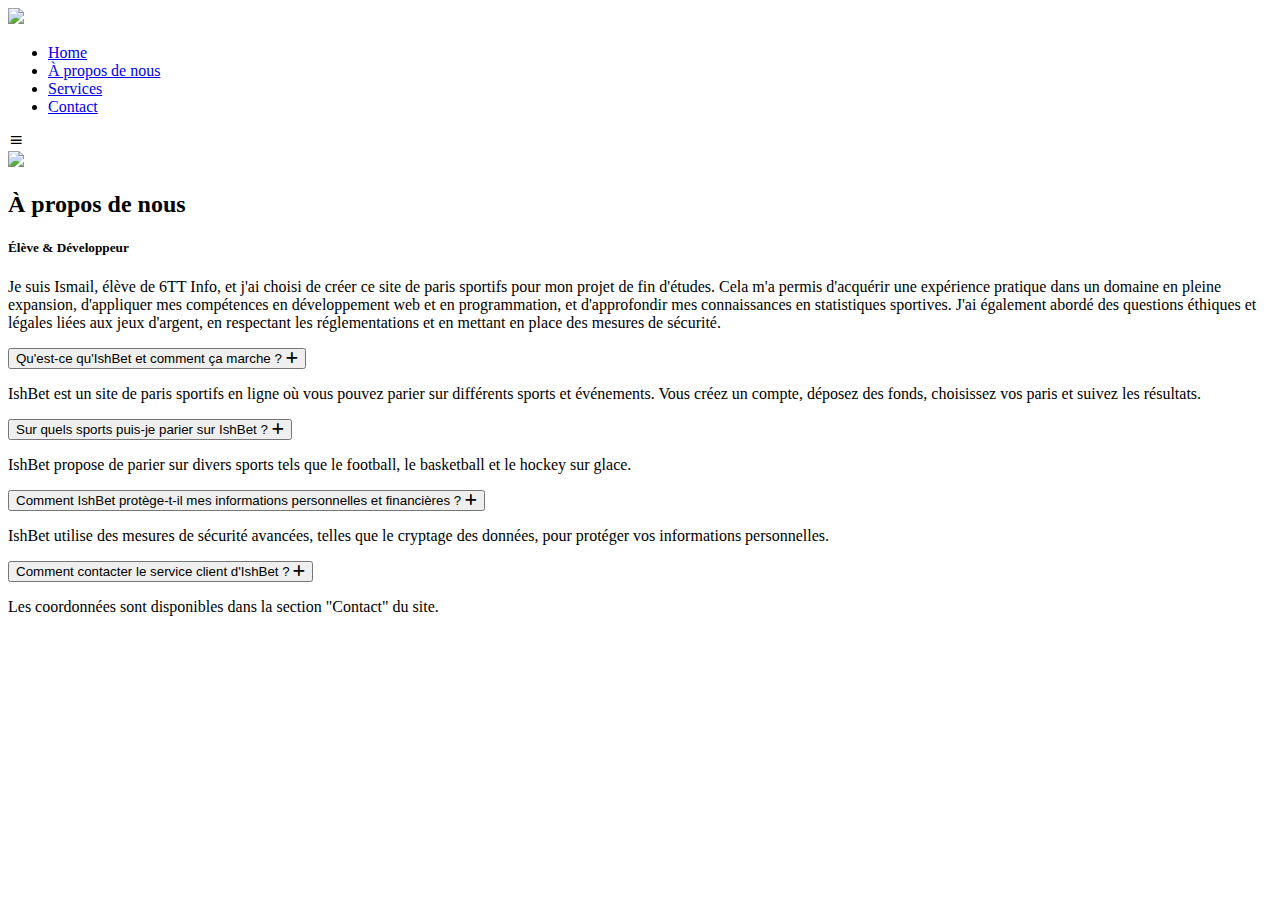
==== HTML/about-us.html @ 4f4f1322 "upload files" ====
<!DOCTYPE html>

<head>

	<meta charset="UTF-8">

  <meta http-equiv="X-UA-Compatible" content="IE=edge" />
  
	    <meta name="viewport" content="width=device-width, initial-scale=1.0">

      <link href="https://fonts.googleapis.com/css2?family=Montserrat:wght@300;400;500;600;700;800&display=swap" rel="stylesheet">

      <title>À propos de nous | IshBet</title>

   <link rel="icon" type="image/png" sizes="32x32" href="img/Logo-Ishbet.jpg">

   <link rel="icon" type="image/png" sizes="16x16" href="img/Logo-Ishbet.jpg">

<link rel="stylesheet" href="pfe.css">

<link rel="stylesheet" href="https://cdn.jsdelivr.net/npm/boxicons@latest/css/boxicons.min.css">

<link rel="stylesheet" href="https://unpkg.com/boxicons@latest/css/boxicons.min.css">

<link rel="stylesheet" href="https://unicons.iconscout.com/release/v4.0.0/css/line.css" />

<link rel="stylesheet" href="boxicons.min.css">

<link rel="stylesheet" href="https://cdnjs.cloudflare.com/ajax/libs/font-awesome/6.3.0/css/all.min.css">


    <script src="js/slider.js" defer></script>

    <script src="js/script.js" defer></script>

    <script src="js/hamburger.js" defer></script>
    
    <script src="js/main.js" defer></script>

    <script src="js/login.js" defer></script>

    <script src="js/toast.js" defer></script>

    <script src="js/scroll-vers-le-haut.js" defer></script>

</head>

  <body>

    <header>

      <a href="pfe-mais-html.html" class="logo"><img src="img/logogo.jpg" class="img-logo"></a>

      <ul class="navbar">

        <li><a href="pfe-mais-html.html" class="active">Home</a></li>   
        <li><a href="about-us.html">À propos de nous</a></li>   
        <li><a href="Services.html">Services</a></li>      
        <li><a href="contact.html">Contact</a></li>        

      </ul>

        <div class="main">

            <div class="menu-icon"><i class="bx bx-menu"></i></div>

        </div>

    </header>

    <section class="about-us">

      <div class="about">

        <img src="img/Ismail.jpg" class="pic" />

        <div class="text">

          <h2>À propos de nous</h2>

          <h5>Élève & <span>Développeur</span></h5>

          <p> Je suis Ismail, élève de 6TT Info, et j'ai choisi de 
            créer ce site de paris sportifs pour mon projet de 
            fin d'études. Cela m'a permis d'acquérir une expérience 
            pratique dans un domaine en pleine expansion, d'appliquer
             mes compétences en développement web et en programmation, 
             et d'approfondir mes connaissances en statistiques sportives. 
             J'ai également abordé des questions éthiques et légales liées 
             aux jeux d'argent, en respectant les réglementations et 
             en mettant en place des mesures de sécurité.</p>

        </div>

      </div>

    </section>

    <section class="vignettes">

    <div class="recipient">

      <div class="papier">

          <button class="toggle">

              Qu'est-ce qu'IshBet et comment ça marche ?

              <i class="fas fa-plus icon"></i>

          </button>
          <div class="teneur">

              <p>IshBet est un site de paris sportifs en ligne où vous pouvez parier sur différents sports et événements.
                  Vous créez un compte, déposez des fonds, choisissez vos paris et suivez les résultats.</p>

          </div>

      </div>

      <div class="papier">
        
          <button class="toggle">

              Sur quels sports puis-je parier sur IshBet ?

              <i class="fas fa-plus icon"></i>

          </button>

          <div class="teneur">

              <p> IshBet propose de parier sur divers sports tels que le football, le basketball et le hockey sur glace.</p>

          </div>

      </div>

      <div class="papier">

          <button class="toggle">

              Comment IshBet protège-t-il mes informations personnelles et financières ?

              <i class="fas fa-plus icon"></i>

          </button>

          <div class="teneur">

              <p>IshBet utilise des mesures de sécurité avancées,
                 telles que le cryptage des données, pour protéger
                  vos informations personnelles.</p>

          </div>

      </div>

      <div class="papier">

        <button class="toggle">

          Comment contacter le service client d'IshBet ?

            <i class="fas fa-plus icon"></i>

        </button>

        <div class="teneur">

            <p> Les coordonnées sont disponibles dans la section "Contact" du site.</p>

        </div>

    </div>

    </section>

    <script src="js/vignettes.js" defer></script>

  </body>
</html>
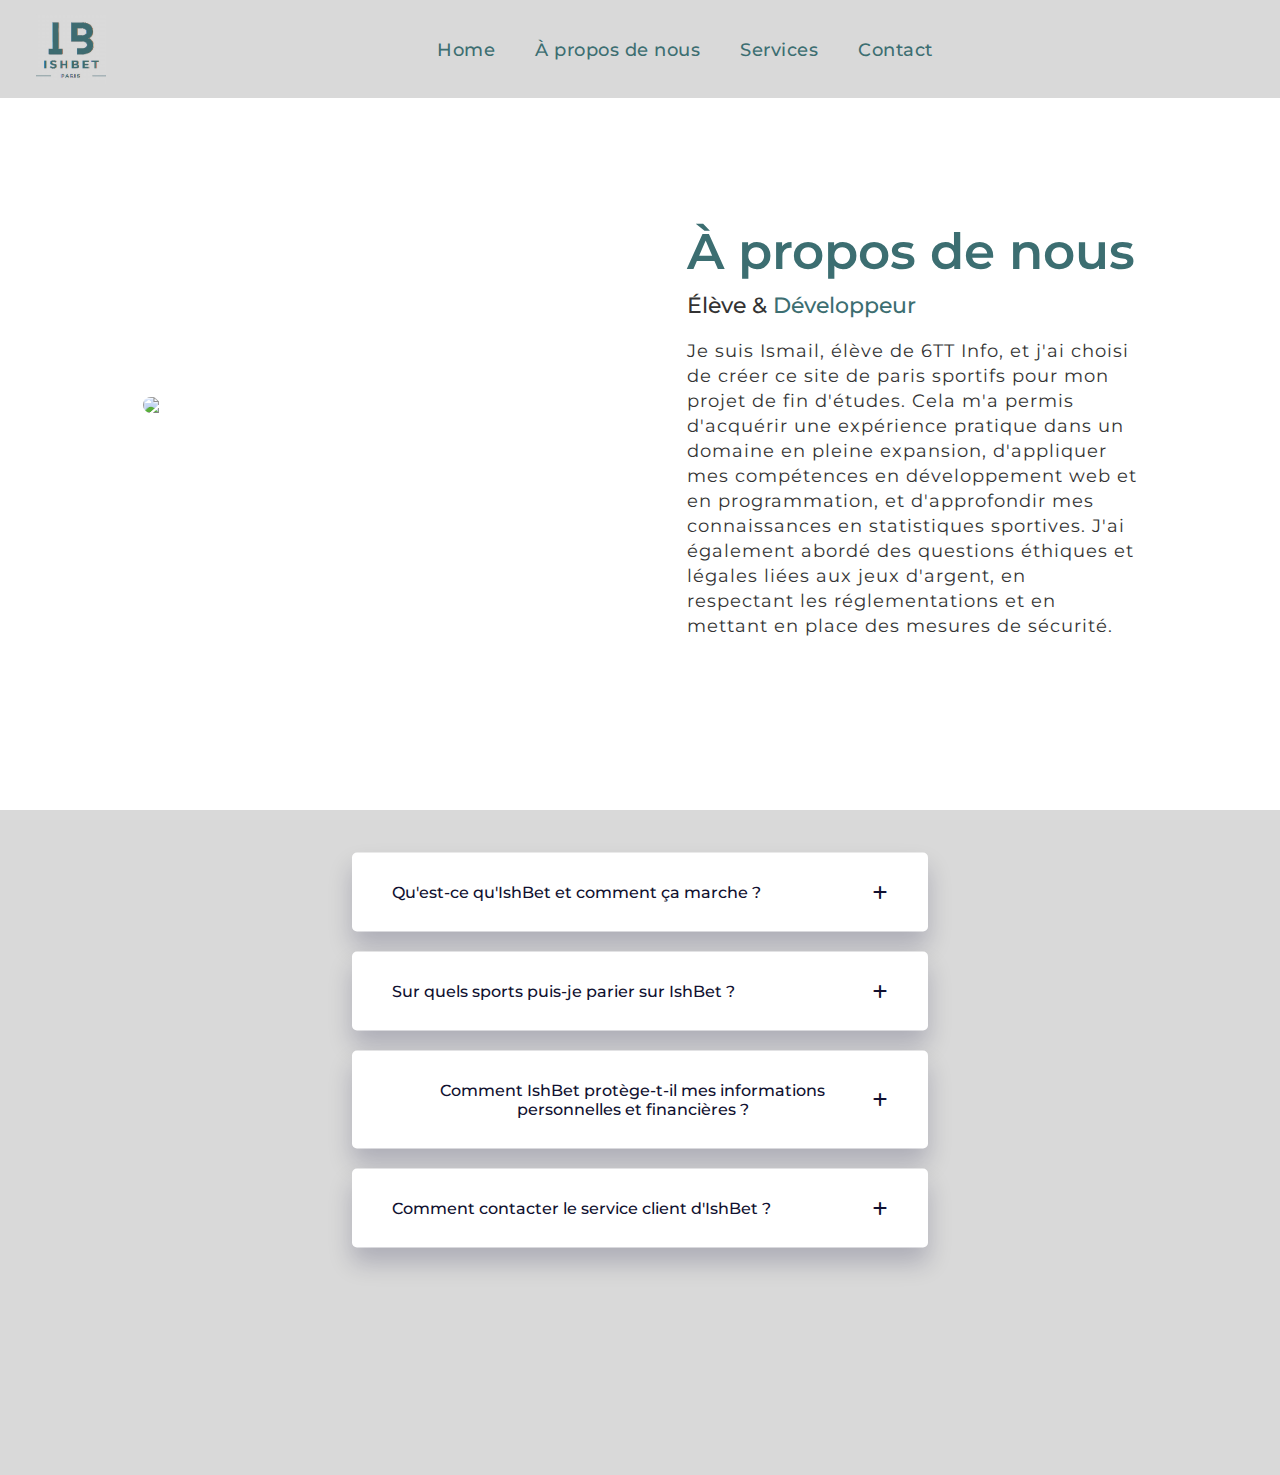
==== commit 141148b7: "format all the code" ====
--- a/HTML/about-us.html
+++ b/HTML/about-us.html
@@ -1,182 +1,142 @@
 <!DOCTYPE html>
 
 <head>
-
-	<meta charset="UTF-8">
+  <meta charset="UTF-8" />
 
   <meta http-equiv="X-UA-Compatible" content="IE=edge" />
-  
-	    <meta name="viewport" content="width=device-width, initial-scale=1.0">
 
-      <link href="https://fonts.googleapis.com/css2?family=Montserrat:wght@300;400;500;600;700;800&display=swap" rel="stylesheet">
+  <meta name="viewport" content="width=device-width, initial-scale=1.0" />
 
-      <title>À propos de nous | IshBet</title>
+  <link
+    href="https://fonts.googleapis.com/css2?family=Montserrat:wght@300;400;500;600;700;800&display=swap"
+    rel="stylesheet" />
 
-   <link rel="icon" type="image/png" sizes="32x32" href="img/Logo-Ishbet.jpg">
+  <title>À propos de nous | IshBet</title>
 
-   <link rel="icon" type="image/png" sizes="16x16" href="img/Logo-Ishbet.jpg">
+  <link rel="icon" type="image/png" sizes="32x32" href="img/Logo-Ishbet.jpg" />
 
-<link rel="stylesheet" href="pfe.css">
+  <link rel="icon" type="image/png" sizes="16x16" href="img/Logo-Ishbet.jpg" />
 
-<link rel="stylesheet" href="https://cdn.jsdelivr.net/npm/boxicons@latest/css/boxicons.min.css">
+  <link rel="stylesheet" href="../CSS/pfe.css" />
 
-<link rel="stylesheet" href="https://unpkg.com/boxicons@latest/css/boxicons.min.css">
+  <link rel="stylesheet" href="https://cdn.jsdelivr.net/npm/boxicons@latest/css/boxicons.min.css" />
 
-<link rel="stylesheet" href="https://unicons.iconscout.com/release/v4.0.0/css/line.css" />
+  <link rel="stylesheet" href="https://unpkg.com/boxicons@latest/css/boxicons.min.css" />
 
-<link rel="stylesheet" href="boxicons.min.css">
+  <link rel="stylesheet" href="https://unicons.iconscout.com/release/v4.0.0/css/line.css" />
 
-<link rel="stylesheet" href="https://cdnjs.cloudflare.com/ajax/libs/font-awesome/6.3.0/css/all.min.css">
+  <link rel="stylesheet" href="boxicons.min.css" />
 
+  <link rel="stylesheet" href="https://cdnjs.cloudflare.com/ajax/libs/font-awesome/6.3.0/css/all.min.css" />
 
-    <script src="js/slider.js" defer></script>
+  <script src="../js/slider.js" defer></script>
 
-    <script src="js/script.js" defer></script>
+  <script src="../js/script.js" defer></script>
 
-    <script src="js/hamburger.js" defer></script>
-    
-    <script src="js/main.js" defer></script>
+  <script src="../js/hamburger.js" defer></script>
 
-    <script src="js/login.js" defer></script>
+  <script src="../js/main.js" defer></script>
 
-    <script src="js/toast.js" defer></script>
+  <script src="../js/login.js" defer></script>
 
-    <script src="js/scroll-vers-le-haut.js" defer></script>
+  <script src="../js/toast.js" defer></script>
 
+  <script src="../js/scroll-vers-le-haut.js" defer></script>
 </head>
-
+<html>
   <body>
-
     <header>
-
-      <a href="pfe-mais-html.html" class="logo"><img src="img/logogo.jpg" class="img-logo"></a>
+      <a href="../index.html" class="logo"><img src="../IMAGES/logogo.jpg" class="img-logo" /></a>
 
       <ul class="navbar">
-
-        <li><a href="pfe-mais-html.html" class="active">Home</a></li>   
-        <li><a href="about-us.html">À propos de nous</a></li>   
-        <li><a href="Services.html">Services</a></li>      
-        <li><a href="contact.html">Contact</a></li>        
-
+        <li><a href="pfe-mais-html.html" class="active">Home</a></li>
+        <li><a href="about-us.html">À propos de nous</a></li>
+        <li><a href="Services.html">Services</a></li>
+        <li><a href="contact.html">Contact</a></li>
       </ul>
 
-        <div class="main">
-
-            <div class="menu-icon"><i class="bx bx-menu"></i></div>
-
-        </div>
-
+      <div class="main">
+        <div class="menu-icon"><i class="bx bx-menu"></i></div>
+      </div>
     </header>
 
     <section class="about-us">
-
       <div class="about">
-
-        <img src="img/Ismail.jpg" class="pic" />
+        <img src="../IMAGES/" class="pic" />
 
         <div class="text">
-
           <h2>À propos de nous</h2>
 
           <h5>Élève & <span>Développeur</span></h5>
 
-          <p> Je suis Ismail, élève de 6TT Info, et j'ai choisi de 
-            créer ce site de paris sportifs pour mon projet de 
-            fin d'études. Cela m'a permis d'acquérir une expérience 
-            pratique dans un domaine en pleine expansion, d'appliquer
-             mes compétences en développement web et en programmation, 
-             et d'approfondir mes connaissances en statistiques sportives. 
-             J'ai également abordé des questions éthiques et légales liées 
-             aux jeux d'argent, en respectant les réglementations et 
-             en mettant en place des mesures de sécurité.</p>
-
+          <p>
+            Je suis Ismail, élève de 6TT Info, et j'ai choisi de créer ce site de paris sportifs pour mon projet de fin
+            d'études. Cela m'a permis d'acquérir une expérience pratique dans un domaine en pleine expansion, d'appliquer mes
+            compétences en développement web et en programmation, et d'approfondir mes connaissances en statistiques
+            sportives. J'ai également abordé des questions éthiques et légales liées aux jeux d'argent, en respectant les
+            réglementations et en mettant en place des mesures de sécurité.
+          </p>
         </div>
-
       </div>
-
     </section>
 
     <section class="vignettes">
+      <div class="recipient">
+        <div class="papier">
+          <button class="toggle">
+            Qu'est-ce qu'IshBet et comment ça marche ?
 
-    <div class="recipient">
-
-      <div class="papier">
-
-          <button class="toggle">
-
-              Qu'est-ce qu'IshBet et comment ça marche ?
-
-              <i class="fas fa-plus icon"></i>
-
+            <i class="fas fa-plus icon"></i>
           </button>
           <div class="teneur">
+            <p>
+              IshBet est un site de paris sportifs en ligne où vous pouvez parier sur différents sports et événements. Vous
+              créez un compte, déposez des fonds, choisissez vos paris et suivez les résultats.
+            </p>
+          </div>
+        </div>
 
-              <p>IshBet est un site de paris sportifs en ligne où vous pouvez parier sur différents sports et événements.
-                  Vous créez un compte, déposez des fonds, choisissez vos paris et suivez les résultats.</p>
+        <div class="papier">
+          <button class="toggle">
+            Sur quels sports puis-je parier sur IshBet ?
 
-          </div>
-
-      </div>
-
-      <div class="papier">
-        
-          <button class="toggle">
-
-              Sur quels sports puis-je parier sur IshBet ?
-
-              <i class="fas fa-plus icon"></i>
-
+            <i class="fas fa-plus icon"></i>
           </button>
 
           <div class="teneur">
+            <p>IshBet propose de parier sur divers sports tels que le football, le basketball et le hockey sur glace.</p>
+          </div>
+        </div>
 
-              <p> IshBet propose de parier sur divers sports tels que le football, le basketball et le hockey sur glace.</p>
+        <div class="papier">
+          <button class="toggle">
+            Comment IshBet protège-t-il mes informations personnelles et financières ?
 
-          </div>
-
-      </div>
-
-      <div class="papier">
-
-          <button class="toggle">
-
-              Comment IshBet protège-t-il mes informations personnelles et financières ?
-
-              <i class="fas fa-plus icon"></i>
-
+            <i class="fas fa-plus icon"></i>
           </button>
 
           <div class="teneur">
+            <p>
+              IshBet utilise des mesures de sécurité avancées, telles que le cryptage des données, pour protéger vos
+              informations personnelles.
+            </p>
+          </div>
+        </div>
 
-              <p>IshBet utilise des mesures de sécurité avancées,
-                 telles que le cryptage des données, pour protéger
-                  vos informations personnelles.</p>
-
-          </div>
-
-      </div>
-
-      <div class="papier">
-
-        <button class="toggle">
-
-          Comment contacter le service client d'IshBet ?
+        <div class="papier">
+          <button class="toggle">
+            Comment contacter le service client d'IshBet ?
 
             <i class="fas fa-plus icon"></i>
+          </button>
 
-        </button>
-
-        <div class="teneur">
-
-            <p> Les coordonnées sont disponibles dans la section "Contact" du site.</p>
-
+          <div class="teneur">
+            <p>Les coordonnées sont disponibles dans la section "Contact" du site.</p>
+          </div>
         </div>
-
-    </div>
-
+      </div>
     </section>
 
     <script src="js/vignettes.js" defer></script>
-
   </body>
 </html>
--- a/CSS/pfe.css
+++ b/CSS/pfe.css
@@ -0,0 +1,1634 @@
+@import url("https://fonts.googleapis.com/css2?family=Montserrat:wght@300;400;500;600;700;800&display=swap");
+* {
+  margin: 0;
+  padding: 0;
+  box-sizing: border-box;
+  list-style: none;
+  text-decoration: none;
+  font-family: "Montserrat", sans-serif;
+  scroll-behavior: smooth;
+}
+/*
+#3c6e71
+#353535
+#ffffff
+#d9d9d9
+#284b63
+*/
+:root {
+  --bg-color: #d9d9d9;
+  --text-color: #3c6e71;
+  --main-color: #d9d9d9;
+}
+
+body {
+  overflow-x: hidden;
+  min-height: 100vh;
+  background: var(--bg-color);
+  color: var(--text-color);
+  scroll-behavior: smooth;
+}
+.img-logo {
+  width: 70px;
+}
+
+header {
+  position: fixed;
+  width: 100%;
+  top: 0;
+  right: 0;
+  z-index: 1000;
+  display: flex;
+  align-items: center;
+  justify-content: space-between;
+  padding: 28px 12%;
+  transition: all 0.5s ease;
+  background-color: var(--main-color);
+}
+
+.logo {
+  display: flex;
+  align-items: center;
+}
+
+.logo i {
+  color: var(--main-color);
+  font-size: 28px;
+  margin-right: 3px;
+}
+
+.logo span {
+  color: var(--text-color);
+  font-size: 1.7rem;
+  font-weight: 600;
+}
+
+.navbar {
+  display: flex;
+}
+
+.navbar a {
+  color: var(--text-color);
+  font-size: 1.1rem;
+  font-weight: 500;
+  padding: 5px 0;
+  margin: 0px 30px;
+  transition: all 0.5s ease;
+}
+
+.navbar a:hover {
+  color: white;
+}
+
+a {
+  position: relative;
+  text-decoration: none;
+  color: #d9d9d9;
+  font-size: 18px;
+  letter-spacing: 0.5px;
+  padding: 0 10px;
+}
+a:after {
+  content: "";
+  position: absolute;
+  background-color: #fff;
+  height: 3px;
+  width: 0;
+  left: 0;
+  bottom: -6px;
+  transition: 0.3s;
+}
+
+a:hover:after {
+  width: 100%;
+}
+
+.navbar a .active {
+  color: var(--main-color);
+}
+
+.main {
+  display: flex;
+  align-items: center;
+}
+.main a {
+  margin-right: 25px;
+  margin-left: 10px;
+  color: var(--text-color);
+  font-size: 1.1rem;
+  font-weight: 500;
+  transition: all 0.5s ease;
+}
+
+.user {
+  display: flex;
+  align-items: center;
+}
+.user i {
+  color: var(--main-color);
+  font-size: 28px;
+  margin-right: 7px;
+}
+
+.main a:hover {
+  color: #3c6e71;
+}
+.menu-icon {
+  display: none;
+  color: var(--text-color);
+  cursor: pointer;
+  font-size: 35px;
+  margin-left: 5px;
+}
+
+@media (max-width: 1280px) {
+  header {
+    padding: 14px 2%;
+    transition: 0.2s;
+  }
+  .navbar a {
+    padding: 5px 0;
+    margin: 0px 20px;
+  }
+}
+
+@media (max-width: 1090px) {
+  .menu-icon {
+    display: block;
+  }
+  .navbar {
+    position: absolute;
+    top: 100%;
+    right: -100%;
+    width: 270px;
+    height: 29vh;
+    background: var(--main-color);
+    display: flex;
+    flex-direction: column;
+    justify-content: flex-start;
+    border-radius: 10px;
+    transition: all 0.5s ease;
+  }
+  .navbar a {
+    display: block;
+    margin: 12px 0;
+    padding: 0px 25px;
+    transition: all 0.5s ease;
+  }
+  .navbar a:hover {
+    color: var(--text-color);
+    transform: translateY(5px);
+  }
+
+  .navbar a.active {
+    color: var(--text-color);
+  }
+  .navbar.open {
+    right: 2%;
+  }
+}
+
+.button {
+  padding: 6px 24px;
+  border: 2px solid #3c6e71;
+  background: transparent;
+  border-radius: 6px;
+  cursor: pointer;
+  margin-right: 10px;
+  transition: all 0.5s ease;
+  background-color: #fff;
+}
+
+.button,
+h2 {
+  color: #3c6e71;
+  font-size: 16px;
+}
+
+.button:hover {
+  background-color: #3c6e71;
+  color: white;
+}
+
+.button:active {
+  transform: scale(0.98);
+}
+
+/* Home */
+
+.home .entete-img {
+  /*l'image de l'en tete*/
+  width: 100%;
+  background-image: url(../IMAGES/mou.jpg);
+  background-size: cover;
+  background-position: center;
+  display: flex;
+  flex-direction: column;
+  align-items: center;
+  justify-content: center;
+  color: var(--main-color);
+  margin-top: 70px;
+  position: relative;
+  height: 100vh;
+}
+
+.entete-img p {
+  /*taille du texte haut dessus et en dessous du titre de l'en tete*/
+  font-size: 40px;
+  text-align: center;
+}
+
+.entete-img h1 {
+  /*taille  texte titre de l'en tete*/
+  font-size: 90px;
+}
+.home::before {
+  content: "";
+  position: absolute;
+  height: 100%;
+  width: 100%;
+  background-color: rgba(0, 0, 0, 0.6);
+  z-index: 100;
+  opacity: 0;
+  pointer-events: none;
+  transition: all 0.5s ease-out;
+}
+.home.show::before {
+  opacity: 1;
+  pointer-events: auto;
+}
+/* From */
+.form_container {
+  position: fixed;
+  max-width: 380px;
+  width: 100%;
+  top: 50%;
+  left: 50%;
+  transform: translate(-50%, -50%) scale(1.2);
+  z-index: 101;
+  background: white;
+  padding: 25px;
+  border-radius: 12px;
+  box-shadow: rgba(0, 0, 0, 0.1);
+  opacity: 0;
+  pointer-events: none;
+  transition: all 0.4s ease-out;
+}
+.home.show .form_container {
+  opacity: 1;
+  pointer-events: auto;
+  transform: translate(-50%, -50%) scale(1);
+}
+.signup_form {
+  display: none;
+}
+.form_container.active .signup_form {
+  display: block;
+}
+.form_container.active .login_form {
+  display: none;
+}
+.form_close {
+  position: absolute;
+  top: 10px;
+  right: 20px;
+  color: var(--text-color);
+  font-size: 22px;
+  opacity: 0.7;
+  cursor: pointer;
+}
+.form_container h2 {
+  font-size: 22px;
+  color: var(--text-color);
+  text-align: center;
+}
+.input_box {
+  position: relative;
+  margin-top: 30px;
+  width: 100%;
+  height: 30px;
+}
+.input_box input {
+  height: 100%;
+  width: 100%;
+  border: none;
+  outline: none;
+  padding: 0 30px;
+  color: var(--text-color);
+  transition: all 0.2s ease;
+  border-bottom: 1.5px solid var(--text-color);
+}
+.input_box input:focus {
+  border-color: var(--text-color);
+}
+.input_box i {
+  position: absolute;
+  top: 50%;
+  transform: translateY(-50%);
+  font-size: 20px;
+  color: var(--text-color);
+}
+.input_box i.email,
+.input_box i.password {
+  left: 0;
+}
+.uil-user {
+  left: 0;
+}
+
+.input_box input:focus ~ i.email,
+.input_box input:focus ~ i.password {
+  color: var(--text-color);
+}
+.input_box i.pw_hide {
+  right: 0;
+  font-size: 18px;
+  cursor: pointer;
+}
+.option_field {
+  margin-top: 14px;
+  display: flex;
+  align-items: center;
+  justify-content: space-between;
+}
+.form_container a {
+  color: var(--text-color);
+  font-size: 12px;
+}
+.form_container a:hover {
+  text-decoration: underline;
+}
+.form_container .button {
+  margin-top: 30px;
+  width: 100%;
+  padding: 10px 0;
+  border-radius: 10px;
+}
+.login_signup {
+  font-size: 12px;
+  text-align: center;
+  margin-top: 15px;
+}
+
+h2 {
+  margin-top: 50px;
+  margin-bottom: 25px;
+  font-size: 45px;
+}
+
+.container {
+  margin-top: 20px;
+  display: flex;
+  justify-content: space-between;
+  align-items: center;
+  padding: 5px;
+  flex-wrap: wrap;
+  margin: auto;
+}
+
+.featured-events {
+  margin: auto;
+  text-align: center;
+  padding: 20px;
+  transition: 0.2s ease-in-out;
+}
+
+.featured-events-container {
+  display: flex;
+  justify-content: space-between;
+  flex-wrap: wrap;
+  margin: auto;
+  margin-top: 50px;
+  margin-bottom: 50px;
+  width: 100%;
+  padding: 20px;
+}
+
+.event {
+  width: 30%;
+  text-align: center;
+  padding: 20px;
+  background-color: #fff;
+  box-shadow: 0px 0px 5px 0px rgba(0, 0, 0, 0.75);
+  transition: 0.2s ease-in-out;
+}
+
+.event:hover {
+  transform: scale(1.08);
+}
+
+.event img {
+  width: 100%;
+  height: auto;
+  margin-bottom: 10px;
+}
+
+.event h3 {
+  color: #3c6e71;
+  margin-bottom: 10px;
+}
+
+.event p {
+  color: darkgray;
+}
+
+.upcoming-events {
+  width: 80%;
+  margin: auto;
+  text-align: center;
+  padding: 20px;
+  transition: 0.2s ease-in-out;
+}
+
+.upcoming-events-container {
+  display: flex;
+  justify-content: space-between;
+}
+
+.date {
+  color: #3c6e71;
+}
+
+.event-category {
+  width: 30%;
+  margin-bottom: 40px;
+  background-color: #fff;
+  box-shadow: 0px 0px 5px 0px rgba(0, 0, 0, 0.75);
+  padding: 20px;
+}
+
+.event-category h3 {
+  text-align: center;
+  margin-bottom: 20px;
+  color: #3c6e71;
+}
+
+.event-category ul {
+  list-style: none;
+  padding: 0;
+  color: #999;
+}
+
+.betting-form {
+  margin: auto;
+  align-items: center;
+  text-align: center;
+  padding: 20px;
+  background-color: #fff;
+  box-shadow: 0px 0px 15px 0px rgba(0, 0, 0, 0.75);
+  margin-bottom: 50px;
+}
+
+.betting-form h2 {
+  color: #3c6e71;
+  margin-bottom: 20px;
+}
+
+.form-container {
+  text-align: left;
+  margin: auto;
+  width: 80%;
+  padding: 20px;
+  color: #3c6e71;
+}
+
+.form-control {
+  width: 80%;
+  padding: 12px 20px;
+  margin: 8px 0;
+  box-sizing: border-box;
+  border: none;
+  border-bottom: 1px solid #3c6e71;
+  transition: 0.2s ease-in-out;
+}
+
+.form-control:focus {
+  border-bottom: 2px solid #3c6e71;
+}
+
+.btn {
+  margin-left: 20px;
+  padding: 10px 20px;
+  border: none;
+  background-color: #fff;
+  color: #3c6e71;
+  cursor: pointer;
+  transition: 0.2s ease-in-out;
+}
+
+.btn:hover {
+  background-color: #3c6e71;
+  color: #3c6e71;
+}
+
+.btn-primary {
+  width: 70%;
+  padding: 14px 20px;
+  margin: 8px 0;
+  box-sizing: border-box;
+  border: none;
+  background-color: #3c6e71;
+  color: #fff;
+  cursor: pointer;
+  transition: 0.2s ease-in-out;
+}
+
+.btn-primary:hover {
+  background-color: #d9d9d9;
+  color: #3c6e71;
+}
+
+#snackbar {
+  visibility: hidden;
+  min-width: 250px;
+  margin-left: -125px;
+  background-color: #3c6e71;
+  color: #fff;
+  text-align: center;
+  border-radius: 2px;
+  padding: 16px;
+  position: fixed;
+  z-index: 1;
+  left: 50%;
+  right: 50%;
+  bottom: 30px;
+  font-size: 17px;
+}
+
+#snackbar.show {
+  visibility: visible;
+  -webkit-animation: fadein 0.5s, fadeout 0.5s 2.5s;
+  animation: fadein 0.5s, fadeout 0.5s 2.5s;
+}
+
+@-webkit-keyframes fadein {
+  from {
+    bottom: 0;
+    opacity: 0;
+  }
+  to {
+    bottom: 30px;
+    opacity: 1;
+  }
+}
+
+@keyframes fadein {
+  from {
+    bottom: 0;
+    opacity: 0;
+  }
+  to {
+    bottom: 30px;
+    opacity: 1;
+  }
+}
+
+@-webkit-keyframes fadeout {
+  from {
+    bottom: 30px;
+    opacity: 1;
+  }
+  to {
+    bottom: 0;
+    opacity: 0;
+  }
+}
+
+@keyframes fadeout {
+  from {
+    bottom: 30px;
+    opacity: 1;
+  }
+  to {
+    bottom: 0;
+    opacity: 0;
+  }
+}
+
+/* Video de présentation */
+.video {
+  margin-top: 30px;
+  margin: auto;
+  width: 70%;
+  margin-bottom: 30px;
+}
+.video iframe {
+  width: 100%;
+  border: none;
+  border-radius: 10px;
+  width: 100%;
+  height: 500px;
+}
+/* Fin de la vidéo de présentation */
+.wrapper {
+  max-width: 1400px;
+  width: 100%;
+  position: relative;
+  margin: auto;
+  margin-top: 20px;
+}
+
+.wrapper i {
+  top: 50%;
+  height: 50px;
+  width: 50px;
+  cursor: pointer;
+  font-size: 1.25rem;
+  position: absolute;
+  text-align: center;
+  line-height: 50px;
+  background: #fff;
+  border-radius: 50%;
+  box-shadow: 0 3px 6px rgba(0, 0, 0, 0.23);
+  transform: translateY(-50%);
+  transition: 0.1s ease-in-out;
+}
+.wrapper i:active {
+  transform: translateY(-50%) scale(0.85);
+}
+.wrapper i:first-child {
+  left: -22px;
+}
+.wrapper i:last-child {
+  right: -22px;
+}
+.wrapper .carousel {
+  display: grid;
+  grid-auto-flow: column;
+  grid-auto-columns: calc((100% / 3) - 12px);
+  overflow-x: auto;
+  scroll-snap-type: x mandatory;
+  gap: 20px;
+  border-radius: 8px;
+  scroll-behavior: smooth;
+  scrollbar-width: none;
+}
+
+.carousel::-webkit-scrollbar {
+  display: none;
+}
+.carousel.no-transition {
+  scroll-behavior: auto;
+}
+.carousel.dragging {
+  scroll-snap-type: none;
+  scroll-behavior: auto;
+}
+.carousel.dragging .card {
+  cursor: grab;
+  user-select: none;
+}
+.carousel :where(.card, .img) {
+  display: flex;
+  justify-content: center;
+  align-items: center;
+}
+.carousel .card {
+  scroll-snap-align: start;
+  height: 342px;
+  list-style: none;
+  background: #fff;
+  cursor: pointer;
+  padding-bottom: 20px;
+  flex-direction: column;
+  border-radius: 8px;
+}
+.carousel .card .img {
+  background: #3c6e71;
+  height: 148px;
+  width: 148px;
+  border-radius: 100%;
+}
+.card .img img {
+  width: 140px;
+  height: 140px;
+  border-radius: 50%;
+  object-fit: scale-down;
+  border: 4px solid #fff;
+}
+.carousel .card h3 a {
+  font-size: 1.2rem;
+  margin: 30px 0 5px;
+  color: #3c6e71;
+  font-weight: bold;
+}
+.carousel .card span {
+  color: #3c6e71;
+  font-size: 1.31rem;
+}
+
+@media screen and (max-width: 900px) {
+  .wrapper .carousel {
+    grid-auto-columns: calc((100% / 2) - 9px);
+  }
+}
+
+@media screen and (max-width: 600px) {
+  .wrapper .carousel {
+    grid-auto-columns: 100%;
+  }
+}
+
+.emballage {
+  max-width: 1700px;
+  margin: auto;
+  padding: 0 20px;
+  display: flex;
+  flex-wrap: wrap;
+  align-items: center;
+  justify-content: space-between;
+  margin-bottom: 50px;
+  margin-top: 20px;
+}
+.emballage .boite {
+  background: #fff;
+  width: calc(33% - 10px);
+  padding: 25px;
+  border-radius: 3px;
+  box-shadow: 0px 4px 8px rgba(0, 0, 0, 0.15);
+}
+.emballage .boite i.quote {
+  font-size: 20px;
+  color: #3c6e71;
+}
+.emballage .boite .content {
+  display: flex;
+  flex-wrap: wrap;
+  align-items: center;
+  justify-content: space-between;
+  padding-top: 10px;
+}
+.boite .info .name {
+  font-weight: 600;
+  font-size: 17px;
+}
+.boite .info .job {
+  font-size: 16px;
+  font-weight: 500;
+  color: #3c6e71;
+}
+.boite .info .stars {
+  margin-top: 2px;
+}
+.boite .info .stars i {
+  color: #3c6e71;
+}
+.boite .content .image {
+  height: 75px;
+  width: 75px;
+  padding: 3px;
+  background: #3c6e71;
+  border-radius: 50%;
+}
+.content .image img {
+  height: 100%;
+  width: 100%;
+  object-fit: cover;
+  border-radius: 50%;
+  border: 2px solid #fff;
+}
+.boite:hover .content .image img {
+  border-color: #fff;
+}
+
+@media (max-width: 1045px) {
+  .emballage .boite {
+    width: calc(50% - 10px);
+    margin: 10px 0;
+  }
+}
+@media (max-width: 702px) {
+  .emballage .boite {
+    width: 100%;
+  }
+}
+
+footer {
+  width: 100%;
+  position: static;
+  background: #3c6e71;
+}
+footer .contenu {
+  max-width: 1200px;
+  margin: auto;
+  padding: 20px;
+  display: flex;
+  flex-wrap: wrap;
+  justify-content: space-between;
+}
+footer .contenu p,
+a {
+  color: var(--main-color);
+}
+footer .contenu .box {
+  width: 33%;
+  transition: all 0.4s ease;
+}
+footer .contenu .topic {
+  font-size: 20px;
+  font-weight: 600;
+  color: var(--main-color);
+  margin-bottom: 7px;
+  text-decoration: underline solid;
+}
+footer .contenu p {
+  text-align: justify;
+}
+footer .contenu .lower .topic {
+  margin: 24px 0 5px 0;
+}
+footer .contenu .lower i {
+  padding-right: 16px;
+}
+footer .contenu .middle {
+  padding-left: 80px;
+}
+footer .contenu .middle a {
+  line-height: 32px;
+}
+footer .contenu .right input[type="text"] {
+  height: 45px;
+  width: 100%;
+  outline: none;
+  color: var(--text-color);
+  background: #fff;
+  border-radius: 5px;
+  padding-left: 10px;
+  font-size: 17px;
+  border: 2px solid #353535;
+}
+footer .contenu .right input[type="submit"] {
+  height: 42px;
+  width: 100%;
+  font-size: 18px;
+  color: var(--text-color);
+  background: white;
+  outline: none;
+  border-radius: 5px;
+  letter-spacing: 1px;
+  cursor: pointer;
+  margin-top: 12px;
+  border: 2px solid #fff;
+  transition: all 0.3s ease-in-out;
+}
+.contenu .right input[type="submit"]:hover {
+  background: none;
+  color: white;
+}
+footer .contenu .media-icons a {
+  font-size: 16px;
+  height: 45px;
+  width: 45px;
+  display: inline-block;
+  text-align: center;
+  line-height: 43px;
+  border-radius: 5px;
+  border: 2px solid var(--main-color);
+  margin: 30px 5px 0 0;
+  transition: all 0.3s ease;
+}
+.contenu .media-icons a:hover {
+  border-color: #fff;
+}
+footer .bottom {
+  width: 100%;
+  text-align: right;
+  color: #d9d9d9;
+  padding: 0 40px 5px 0;
+}
+footer .bottom a {
+  color: var(--bg-color);
+}
+footer a {
+  transition: all 0.3s ease;
+}
+footer a:hover {
+  color: white;
+}
+@media (max-width: 1100px) {
+  footer .contenu .middle {
+    padding-left: 50px;
+  }
+}
+@media (max-width: 950px) {
+  footer .contenu .box {
+    width: 50%;
+  }
+  .contenu .right {
+    margin-top: 40px;
+  }
+}
+@media (max-width: 560px) {
+  footer {
+    position: relative;
+  }
+  footer .contenu .box {
+    width: 100%;
+    margin-top: 30px;
+  }
+  footer .contenu .middle {
+    padding-left: 0;
+  }
+}
+
+::-webkit-scrollbar {
+  width: 15px;
+}
+
+::-webkit-scrollbar-thumb {
+  background-color: #3c6e71;
+}
+
+#progress {
+  position: fixed;
+  bottom: 30px;
+  right: 15px;
+  height: 60px;
+  width: 60px;
+  display: none;
+  place-items: center;
+  border-radius: 80%;
+  box-shadow: 0 0 10px rgba(0, 0, 0, 0.2);
+  cursor: pointer;
+  color: #3c6e71;
+  background-color: #3c6e71;
+}
+#progress-value {
+  display: block;
+  height: calc(100% - 15px);
+  width: calc(100% - 15px);
+  background-color: #d9d9d9;
+  border-radius: 50%;
+  display: grid;
+  place-items: center;
+  font-size: 35px;
+  color: #3c6e71;
+}
+
+#progress-value:hover {
+  background-color: #3c6e71;
+  color: #d9d9d9;
+  cursor: pointer;
+  text-decoration: none;
+  transform: scale(1.08);
+}
+
+.contact {
+  height: 100vh;
+  width: 100%;
+  display: flex;
+  align-items: center;
+  justify-content: center;
+  background: var(--bg-color);
+  position: relative;
+}
+.contact::before {
+  content: "";
+  position: absolute;
+  height: 100%;
+  width: 100%;
+  left: 0;
+  top: 0;
+  background: var(--text-color);
+  clip-path: polygon(86% 0, 100% 0, 100% 100%, 60% 100%);
+}
+.container-contact {
+  z-index: 12;
+  max-width: 1050px;
+  width: 100%;
+  background: #fff;
+  border-radius: 12px;
+  margin: 0 20px;
+  box-shadow: 0 5px 10px rgba(0, 0, 0, 0.15);
+}
+.container-contact .content-contact {
+  display: flex;
+  align-items: center;
+  justify-content: space-between;
+  padding: 25px 20px;
+}
+.content-contact .image-box-contact {
+  max-width: 55%;
+}
+.content-contact .image-box-contact img {
+  width: 100%;
+}
+.content-contact .topic-contact {
+  font-size: 22px;
+  font-weight: 500;
+  color: var(--text-color);
+}
+.content-contact form {
+  width: 40%;
+  margin-right: 30px;
+}
+.content-contact .input-box-contact {
+  height: 50px;
+  width: 100%;
+  margin: 16px 0;
+  position: relative;
+}
+.content-contact .input-box-contact input {
+  position: absolute;
+  height: 100%;
+  width: 100%;
+  border-radius: 6px;
+  font-size: 16px;
+  outline: none;
+  padding: 0 16px;
+  background: var(--bg-color);
+  border: 2px solid transparent;
+  transition: all 0.3s ease;
+}
+.content-contact .input-box-contact input:focus,
+.content-contact .input-box-contact input:valid {
+  border-color: var(--text-color);
+  background-color: white;
+}
+.content-contact .input-box-contact label {
+  position: absolute;
+  left: 18px;
+  top: 50%;
+  color: #3c6e71;
+  font-size: 15px;
+  pointer-events: none;
+  transform: translateY(-50%);
+  transition: all 0.3s ease;
+}
+.content-contact .input-box-contact input:focus ~ label,
+.content-contact .input-box-contact input:valid ~ label {
+  top: 0;
+  left: 12px;
+  display: 14px;
+  color: var(--text-color);
+  background: #fff;
+}
+.content-contact .message-box-contact {
+  min-height: 100px;
+  position: relative;
+}
+.content-contact .message-box-contact textarea {
+  position: absolute;
+  height: 100%;
+  width: 100%;
+  resize: none;
+  background: var(--bg-color);
+  border: 2px solid transparent;
+  border-radius: 6px;
+  outline: none;
+  padding: 5px 16px;
+  transition: all 0.3s ease;
+}
+.content-contact .message-box-contact textarea:focus {
+  border-color: var(--text-color);
+  background-color: #fff;
+}
+.content-contact .message-box-contact label {
+  position: absolute;
+  font-size: 16px;
+  color: #3c6e71;
+  left: 18px;
+  top: 6px;
+  pointer-events: none;
+  transition: all 0.3s ease;
+}
+.content-contact .message-box-contact textarea:focus ~ label {
+  left: 12px;
+  top: -10px;
+  color: var(--text-color);
+  font-size: 14px;
+  background: #fff;
+}
+.content-contact .input-box-contact input[type="submit"] {
+  color: #fff;
+  background: var(--text-color);
+  padding-left: 0;
+  font-size: 18px;
+  font-weight: 500;
+  cursor: pointer;
+  letter-spacing: 1px;
+  transition: all 0.3s ease;
+}
+.content-contact .input-box-contact input[type="submit"]:hover {
+  background-color: white;
+  color: var(--text-color);
+}
+@media (max-width: 1000px) {
+  .content-contact .image-box-contact {
+    max-width: 70%;
+  }
+  .content-contact {
+    padding: 10px 0;
+  }
+}
+@media (max-width: 900px) {
+  .content-contact .image-box-contact {
+    display: none;
+  }
+  .content-contact form {
+    width: 100%;
+    margin-left: 30px;
+  }
+}
+
+.services {
+  padding-top: 30px;
+  height: 100%;
+  width: 100%;
+  text-align: center;
+  background: #d9d9d9;
+}
+.bande {
+  display: grid;
+  margin: 120px 90px auto;
+  grid-gap: 20px;
+  grid-template-columns: repeat(auto-fit, minmax(350px, 1fr));
+}
+@media (max-width: 700px) {
+  .bande {
+    margin: 100px auto;
+  }
+}
+.bande .coffre {
+  width: 400px;
+  margin: 0 auto;
+  position: relative;
+  perspective: 1000px;
+}
+.bande .coffre .front-face {
+  background: #fff;
+  height: 400px;
+  width: 100%;
+  border-radius: 50px;
+  display: flex;
+  flex-direction: column;
+  justify-content: center;
+  box-shadow: 0px 5px 20px 0px rgba(0, 81, 250, 0.1);
+  transition: all 0.5s ease;
+}
+.coffre .front-face .icon {
+  height: 80px;
+}
+.coffre .front-face .icon i {
+  font-size: 65px;
+}
+.coffre .back-face span {
+  color: #fff;
+}
+.coffre .front-face span,
+.coffre .back-face span {
+  font-size: 22px;
+  font-weight: 600;
+  text-transform: uppercase;
+}
+.coffre .front-face .icon i,
+.coffre .front-face span {
+  background: linear-gradient(-135deg, #3c6e71, #d9d9d9);
+  -webkit-background-clip: text;
+  background-clip: text;
+  -webkit-text-fill-color: transparent;
+}
+.coffre .back-face {
+  position: absolute;
+  top: 0;
+  left: 0;
+  z-index: 1;
+  height: 400px;
+  border-radius: 50px;
+  width: 100%;
+  padding: 30px;
+  color: #fff;
+  opacity: 0;
+  transform-style: preserve-3d;
+  backface-visibility: hidden;
+  background: linear-gradient(-135deg, #3c6e71, #d9d9d9);
+  transform: translateY(110px) rotateX(-90deg);
+  box-shadow: 0px 5px 20px 0px rgba(0, 81, 250, 0.1);
+  transition: all 0.5s ease;
+}
+.coffre .back-face p {
+  margin-top: 10px;
+  text-align: justify;
+}
+.coffre:hover .back-face {
+  opacity: 1;
+  transform: rotateX(0deg);
+}
+.coffre:hover .front-face {
+  opacity: 0;
+  transform: translateY(-110px) rotateX(90deg);
+}
+.avertissement {
+  margin-top: 50px;
+  text-align: justify;
+  font-size: smaller;
+  margin-right: 100px;
+  margin-left: 100px;
+}
+
+.about-us {
+  display: flex;
+  align-items: center;
+  height: 90vh;
+  width: 100%;
+  background: #fff;
+}
+.pic {
+  display: flex;
+  height: auto;
+  width: 450px;
+  border-radius: 50px;
+}
+.about {
+  width: 1130px;
+  max-width: 85%;
+  margin: 0 auto;
+  display: flex;
+  align-items: center;
+  justify-content: space-around;
+}
+.text {
+  width: 450px;
+}
+.text h2 {
+  color: #3c6e71;
+  font-size: 50px;
+  font-weight: 600;
+  margin-bottom: 10px;
+}
+.text h5 {
+  color: #333;
+  font-size: 22px;
+  font-weight: 500;
+  margin-bottom: 20px;
+}
+span {
+  color: #3c6e71;
+}
+.text p {
+  color: #333;
+  font-size: 18px;
+  line-height: 25px;
+  letter-spacing: 1px;
+}
+.vignettes {
+  background-color: var(--bg-color);
+  box-sizing: border-box;
+  display: flex;
+}
+.recipient {
+  margin-top: 250px;
+  width: 45%;
+  min-width: 500px;
+  position: relative;
+  transform: translate(-50%, -50%);
+  margin-left: 50%;
+}
+.papier {
+  background-color: #fff;
+  margin-bottom: 20px;
+  padding: 15px 40px;
+  border-radius: 5px;
+  box-shadow: 0 15px 25px rgba(0, 0, 50, 0.2);
+}
+.toggle {
+  width: 100%;
+  background-color: transparent;
+  display: flex;
+  align-items: center;
+  justify-content: space-between;
+  font-size: 16px;
+  color: #111130;
+  font-weight: 500;
+  border: none;
+  outline: none;
+  cursor: pointer;
+  padding: 15px 0;
+}
+.teneur {
+  position: relative;
+  font-size: 14px;
+  text-align: justify;
+  line-height: 30px;
+  height: 0;
+  overflow: hidden;
+  transition: all 1s;
+}
+
+/*************************/
+
+.caisse {
+  cursor: pointer;
+  font-size: 20px;
+  margin-left: 5px;
+  margin-right: 5px;
+  position: relative;
+  top: -4px;
+  left: -2px;
+  color: #fff;
+}
+
+.cart-count {
+  position: absolute;
+  background-color: #3c6e71;
+  top: -5px;
+  right: 0;
+  padding: 3px;
+  height: 20px;
+  width: 20px;
+  line-height: 20px;
+  border-radius: 50%;
+  z-index: 99;
+}
+
+#cart-icon {
+  font-size: 1.5rem;
+  cursor: pointer;
+  padding-top: 10px;
+}
+
+img {
+  width: 100%;
+}
+
+h2.title {
+  font-size: 1.1rem;
+  font-weight: 500;
+  margin-bottom: 1.5rem;
+  color: #ffffff;
+}
+
+.shop-content {
+  display: grid;
+  grid-template-columns: repeat(auto-fit, minmax(220px, auto));
+  gap: 1.5rem;
+  justify-content: center;
+  align-content: center;
+}
+
+.match-box {
+  position: relative;
+  background-color: #fff;
+  padding: 10px;
+  box-shadow: 0 1px 4px rgba(40, 37, 37, 0.1);
+  border-radius: 3px;
+}
+
+.photo {
+  overflow: hidden;
+}
+
+.photo:hover img {
+  transform: scale(1.1);
+}
+
+.match-img {
+  transition: 0.3s;
+  width: 300px;
+  height: 300px;
+}
+
+.match-title {
+  font-size: 1rem;
+  font-weight: 600;
+  color: #3c6e71;
+}
+
+.match-price {
+  font-weight: 500;
+}
+
+.add-cart {
+  position: absolute;
+  bottom: 0;
+  right: 0;
+  background-color: #3c6e71;
+  color: white;
+  padding: 10px;
+  font-size: 1.1rem;
+  cursor: pointer;
+  transition: 0.5s;
+}
+
+.add-cart:hover {
+  background-color: #d9d9d9;
+  color: #3c6e71;
+}
+
+.cart {
+  position: fixed;
+  top: 0;
+  right: -100%;
+  width: 400px;
+  height: 100vh;
+  overflow-y: auto;
+  overflow-x: hidden;
+  padding: 20px;
+  background-color: white;
+  box-shadow: 0 1px 4px #3c6e71;
+  z-index: 100;
+}
+
+.cart-active {
+  right: 0;
+  transition: 0.5s;
+}
+
+.cart-title {
+  text-align: center;
+  font-size: 1.5rem;
+  font-weight: 500;
+  margin-bottom: 1rem;
+  padding-bottom: 20px;
+  border-bottom: 1px solid #3c6e71;
+}
+
+.cart-box {
+  display: grid;
+  grid-template-columns: 32% 50% 18%;
+  align-items: center;
+  gap: 1rem;
+  margin-top: 1rem;
+  border-bottom: 1px solid #3c6e71;
+  padding-bottom: 10px;
+}
+
+.cart-img {
+  width: 75px;
+  height: 75px;
+  object-fit: cover;
+  border: 2px solid #3c6e71;
+  padding: 5px;
+}
+.detail-box {
+  display: grid;
+  row-gap: 0.5rem;
+}
+
+.price-box {
+  display: flex;
+  justify-content: space-between;
+}
+
+.cart-match-title {
+  font-size: 1rem;
+  text-transform: uppercase;
+  color: #3c6e71;
+  font-weight: 500;
+}
+
+.cart-price {
+  font-weight: 500;
+}
+
+.cart-quantity {
+  border: 1px solid #3c6e71;
+  outline: none;
+  width: 2.4rem;
+  text-align: center;
+  font-size: 1rem;
+}
+
+.cart-remove {
+  font-size: 24px;
+  color: #3c6e71;
+  cursor: pointer;
+}
+
+.total {
+  display: flex;
+  justify-content: flex-end;
+  margin-top: 1.5rem;
+}
+
+.total-title {
+  font-size: 1rem;
+  font-weight: 600;
+}
+
+.total-price {
+  margin-left: 0.5rem;
+}
+
+.btn-buy {
+  padding: 12px 20px;
+  background-color: #3c6e71;
+  color: #fff;
+  border: none;
+  font-size: 1rem;
+  font-weight: 500;
+  cursor: pointer;
+}
+.btn-buy:hover {
+  background-color: #d9d9d9;
+  color: #3c6e71;
+}
+
+#cart-close {
+  position: absolute;
+  top: 1rem;
+  right: 0.8rem;
+  font-size: 2rem;
+  cursor: pointer;
+}
+
+.covering {
+  width: 800px;
+  display: flex;
+  flex-wrap: wrap;
+  align-items: center;
+  justify-content: space-between;
+  margin: 0 auto;
+  padding: 1rem;
+  border-radius: 4px;
+}
+.covering .match {
+  background: #fff;
+  width: calc(33% - 20px);
+  height: 300px;
+  border-radius: 5px;
+  display: flex;
+  align-items: center;
+  justify-content: space-evenly;
+  flex-direction: column;
+  box-shadow: 0px 10px 15px rgba(0, 0, 0, 0.1);
+}
+.covering .match .circle {
+  position: relative;
+  height: 150px;
+  width: 150px;
+  border-radius: 50%;
+  cursor: default;
+}
+.match .circle .caisse,
+.match .circle .caisse span {
+  position: absolute;
+  top: 50%;
+  left: 50%;
+}
+.match .circle .caisse {
+  height: 100%;
+  width: 100%;
+  background: #fff;
+  border-radius: 50%;
+  transform: translate(-50%, -50%) scale(0.8);
+  transition: all 0.2s;
+  right: 50%;
+  left: 50%;
+}
+.match .circle:hover .caisse {
+  transform: translate(-50%, -50%) scale(1.1);
+  right: 50%;
+  left: 50%;
+}
+.match .circle .caisse span,
+.covering .match .text {
+  background: -webkit-linear-gradient(left, #3c6e71, #3c6e71);
+  -webkit-background-clip: text;
+  -webkit-text-fill-color: transparent;
+}
+.circle .caisse span {
+  font-size: 38px;
+  font-family: sans-serif;
+  font-weight: 600;
+  transform: translate(-45%, -45%);
+  transition: all 0.1s;
+}
+.match .circle:hover .caisse span {
+  transform: translate(-45%, -45%) scale(1.09);
+}
+.match .text {
+  font-size: 20px;
+  font-weight: 600;
+}
+@media (max-width: 753px) {
+  .covering {
+    max-width: 700px;
+  }
+  .covering .match {
+    width: calc(50% - 20px);
+    margin-bottom: 20px;
+  }
+}
+@media (max-width: 505px) {
+  .covering {
+    max-width: 500px;
+  }
+  .covering .match {
+    width: 100%;
+  }
+}
+
+.home .aston-brighton {
+  width: 100%;
+  background-image: url(img/aston-brighton.jpg);
+  background-size: cover;
+  background-position: center;
+  display: flex;
+  flex-direction: column;
+  align-items: center;
+  margin-top: 80px;
+  position: relative;
+  height: 60vh;
+  margin-bottom: 3%;
+}
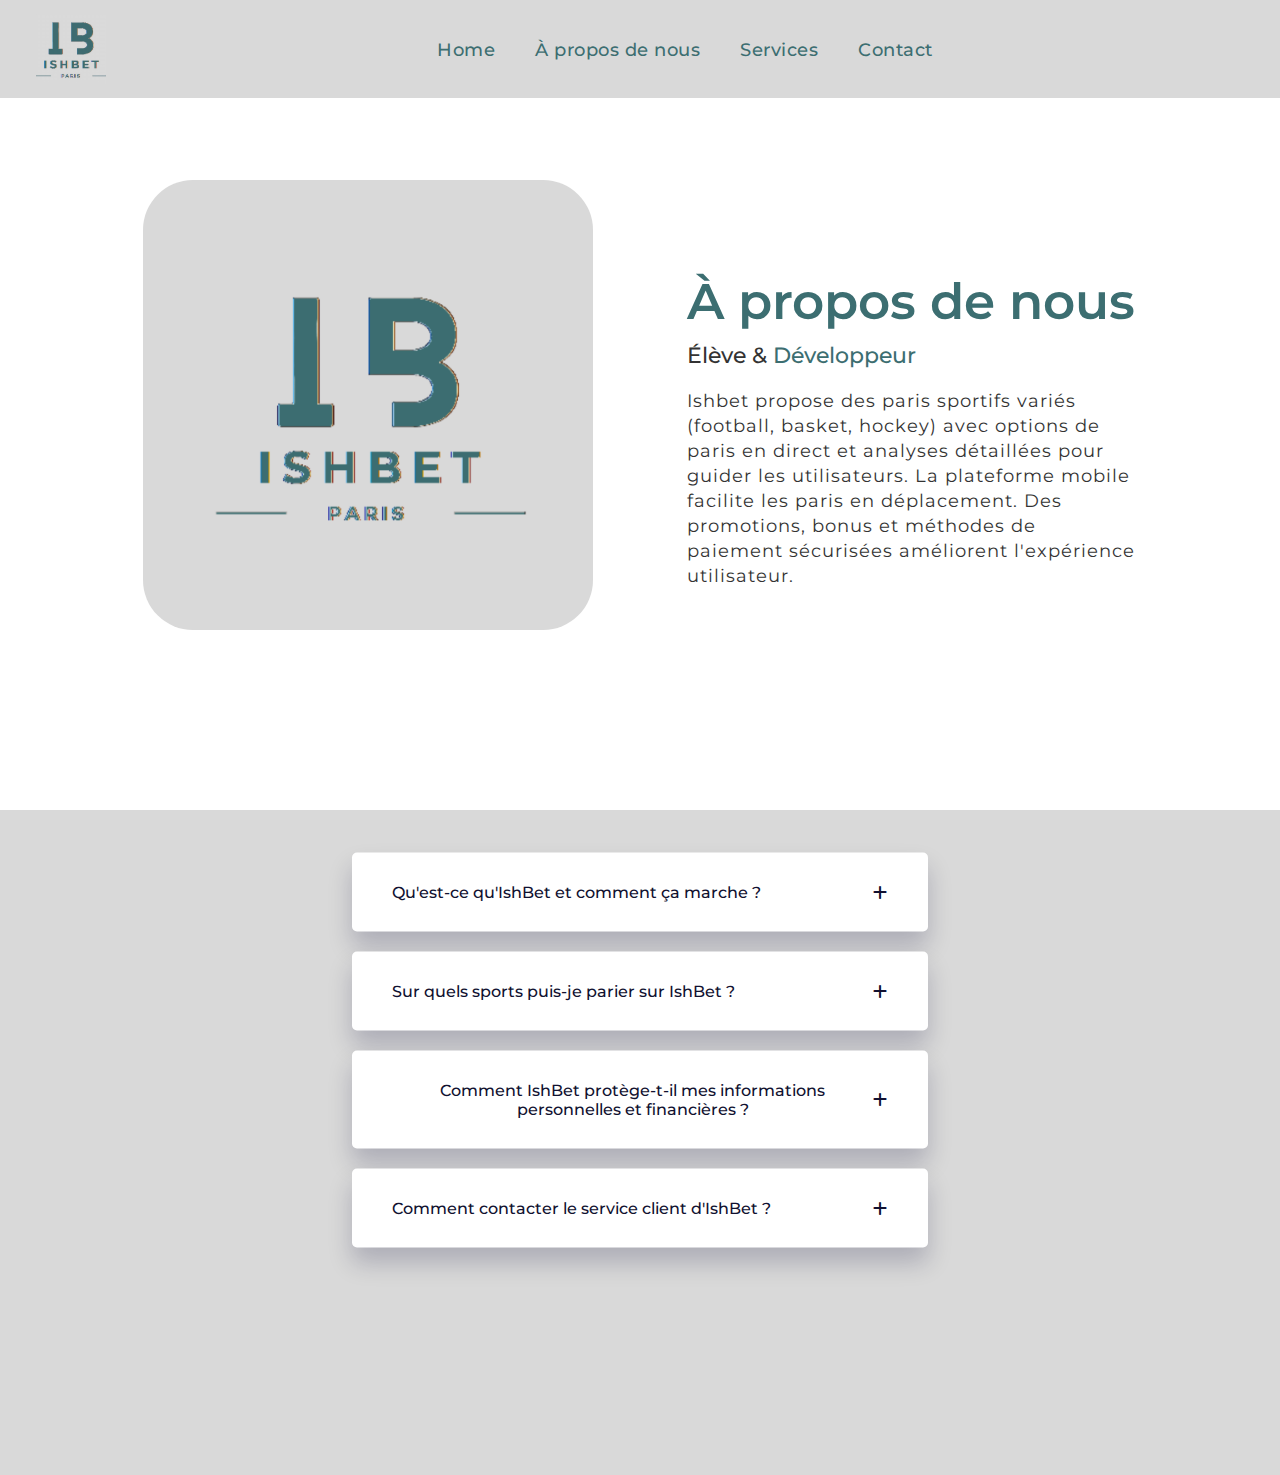
==== commit 3190ce79: "aaa" ====
--- a/HTML/about-us.html
+++ b/HTML/about-us.html
@@ -9,7 +9,8 @@
 
   <link
     href="https://fonts.googleapis.com/css2?family=Montserrat:wght@300;400;500;600;700;800&display=swap"
-    rel="stylesheet" />
+    rel="stylesheet"
+  />
 
   <title>À propos de nous | IshBet</title>
 
@@ -19,37 +20,53 @@
 
   <link rel="stylesheet" href="../CSS/pfe.css" />
 
-  <link rel="stylesheet" href="https://cdn.jsdelivr.net/npm/boxicons@latest/css/boxicons.min.css" />
+  <link
+    rel="stylesheet"
+    href="https://cdn.jsdelivr.net/npm/boxicons@latest/css/boxicons.min.css"
+  />
 
-  <link rel="stylesheet" href="https://unpkg.com/boxicons@latest/css/boxicons.min.css" />
+  <link
+    rel="stylesheet"
+    href="https://unpkg.com/boxicons@latest/css/boxicons.min.css"
+  />
 
-  <link rel="stylesheet" href="https://unicons.iconscout.com/release/v4.0.0/css/line.css" />
+  <link
+    rel="stylesheet"
+    href="https://unicons.iconscout.com/release/v4.0.0/css/line.css"
+  />
 
   <link rel="stylesheet" href="boxicons.min.css" />
 
-  <link rel="stylesheet" href="https://cdnjs.cloudflare.com/ajax/libs/font-awesome/6.3.0/css/all.min.css" />
+  <link
+    rel="stylesheet"
+    href="https://cdnjs.cloudflare.com/ajax/libs/font-awesome/6.3.0/css/all.min.css"
+  />
 
-  <script src="../js/slider.js" defer></script>
+  <script src="/JS/slider.js" defer></script>
 
-  <script src="../js/script.js" defer></script>
+  <script src="/JS/script.js" defer></script>
 
-  <script src="../js/hamburger.js" defer></script>
+  <script src="/JS/hamburger.js" defer></script>
 
-  <script src="../js/main.js" defer></script>
+  <script src="/JS/main.js" defer></script>
 
-  <script src="../js/login.js" defer></script>
+  <script src="/JS/login.js" defer></script>
 
-  <script src="../js/toast.js" defer></script>
+  <script src="/JS/toast.js" defer></script>
 
-  <script src="../js/scroll-vers-le-haut.js" defer></script>
+  <script src="/JS/vignettes.js" defer></script>
+
+  <script src="/JS/scroll-vers-le-haut.js" defer></script>
 </head>
 <html>
   <body>
     <header>
-      <a href="../index.html" class="logo"><img src="../IMAGES/logogo.jpg" class="img-logo" /></a>
+      <a href="../index.html" class="logo"
+        ><img src="../IMAGES/logogo.jpg" class="img-logo"
+      /></a>
 
       <ul class="navbar">
-        <li><a href="pfe-mais-html.html" class="active">Home</a></li>
+        <li><a href="/index.html" class="active">Home</a></li>
         <li><a href="about-us.html">À propos de nous</a></li>
         <li><a href="Services.html">Services</a></li>
         <li><a href="contact.html">Contact</a></li>
@@ -62,7 +79,7 @@
 
     <section class="about-us">
       <div class="about">
-        <img src="../IMAGES/" class="pic" />
+        <img src="../IMAGES/Ishbet-Logo-Vert.jpg" class="pic" />
 
         <div class="text">
           <h2>À propos de nous</h2>
@@ -70,11 +87,11 @@
           <h5>Élève & <span>Développeur</span></h5>
 
           <p>
-            Je suis Ismail, élève de 6TT Info, et j'ai choisi de créer ce site de paris sportifs pour mon projet de fin
-            d'études. Cela m'a permis d'acquérir une expérience pratique dans un domaine en pleine expansion, d'appliquer mes
-            compétences en développement web et en programmation, et d'approfondir mes connaissances en statistiques
-            sportives. J'ai également abordé des questions éthiques et légales liées aux jeux d'argent, en respectant les
-            réglementations et en mettant en place des mesures de sécurité.
+            Ishbet propose des paris sportifs variés (football, basket, hockey)
+            avec options de paris en direct et analyses détaillées pour guider
+            les utilisateurs. La plateforme mobile facilite les paris en
+            déplacement. Des promotions, bonus et méthodes de paiement
+            sécurisées améliorent l'expérience utilisateur.
           </p>
         </div>
       </div>
@@ -90,8 +107,9 @@
           </button>
           <div class="teneur">
             <p>
-              IshBet est un site de paris sportifs en ligne où vous pouvez parier sur différents sports et événements. Vous
-              créez un compte, déposez des fonds, choisissez vos paris et suivez les résultats.
+              IshBet est un site de paris sportifs en ligne où vous pouvez
+              parier sur différents sports et événements. Vous créez un compte,
+              déposez des fonds, choisissez vos paris et suivez les résultats.
             </p>
           </div>
         </div>
@@ -104,21 +122,25 @@
           </button>
 
           <div class="teneur">
-            <p>IshBet propose de parier sur divers sports tels que le football, le basketball et le hockey sur glace.</p>
+            <p>
+              IshBet propose de parier sur divers sports tels que le football,
+              le basketball et le hockey sur glace.
+            </p>
           </div>
         </div>
 
         <div class="papier">
           <button class="toggle">
-            Comment IshBet protège-t-il mes informations personnelles et financières ?
+            Comment IshBet protège-t-il mes informations personnelles et
+            financières ?
 
             <i class="fas fa-plus icon"></i>
           </button>
 
           <div class="teneur">
             <p>
-              IshBet utilise des mesures de sécurité avancées, telles que le cryptage des données, pour protéger vos
-              informations personnelles.
+              IshBet utilise des mesures de sécurité avancées, telles que le
+              cryptage des données, pour protéger vos informations personnelles.
             </p>
           </div>
         </div>
@@ -131,7 +153,10 @@
           </button>
 
           <div class="teneur">
-            <p>Les coordonnées sont disponibles dans la section "Contact" du site.</p>
+            <p>
+              Les coordonnées sont disponibles dans la section "Contact" du
+              site.
+            </p>
           </div>
         </div>
       </div>
--- a/CSS/pfe.css
+++ b/CSS/pfe.css
@@ -1618,17 +1618,3 @@
     width: 100%;
   }
 }
-
-.home .aston-brighton {
-  width: 100%;
-  background-image: url(img/aston-brighton.jpg);
-  background-size: cover;
-  background-position: center;
-  display: flex;
-  flex-direction: column;
-  align-items: center;
-  margin-top: 80px;
-  position: relative;
-  height: 60vh;
-  margin-bottom: 3%;
-}
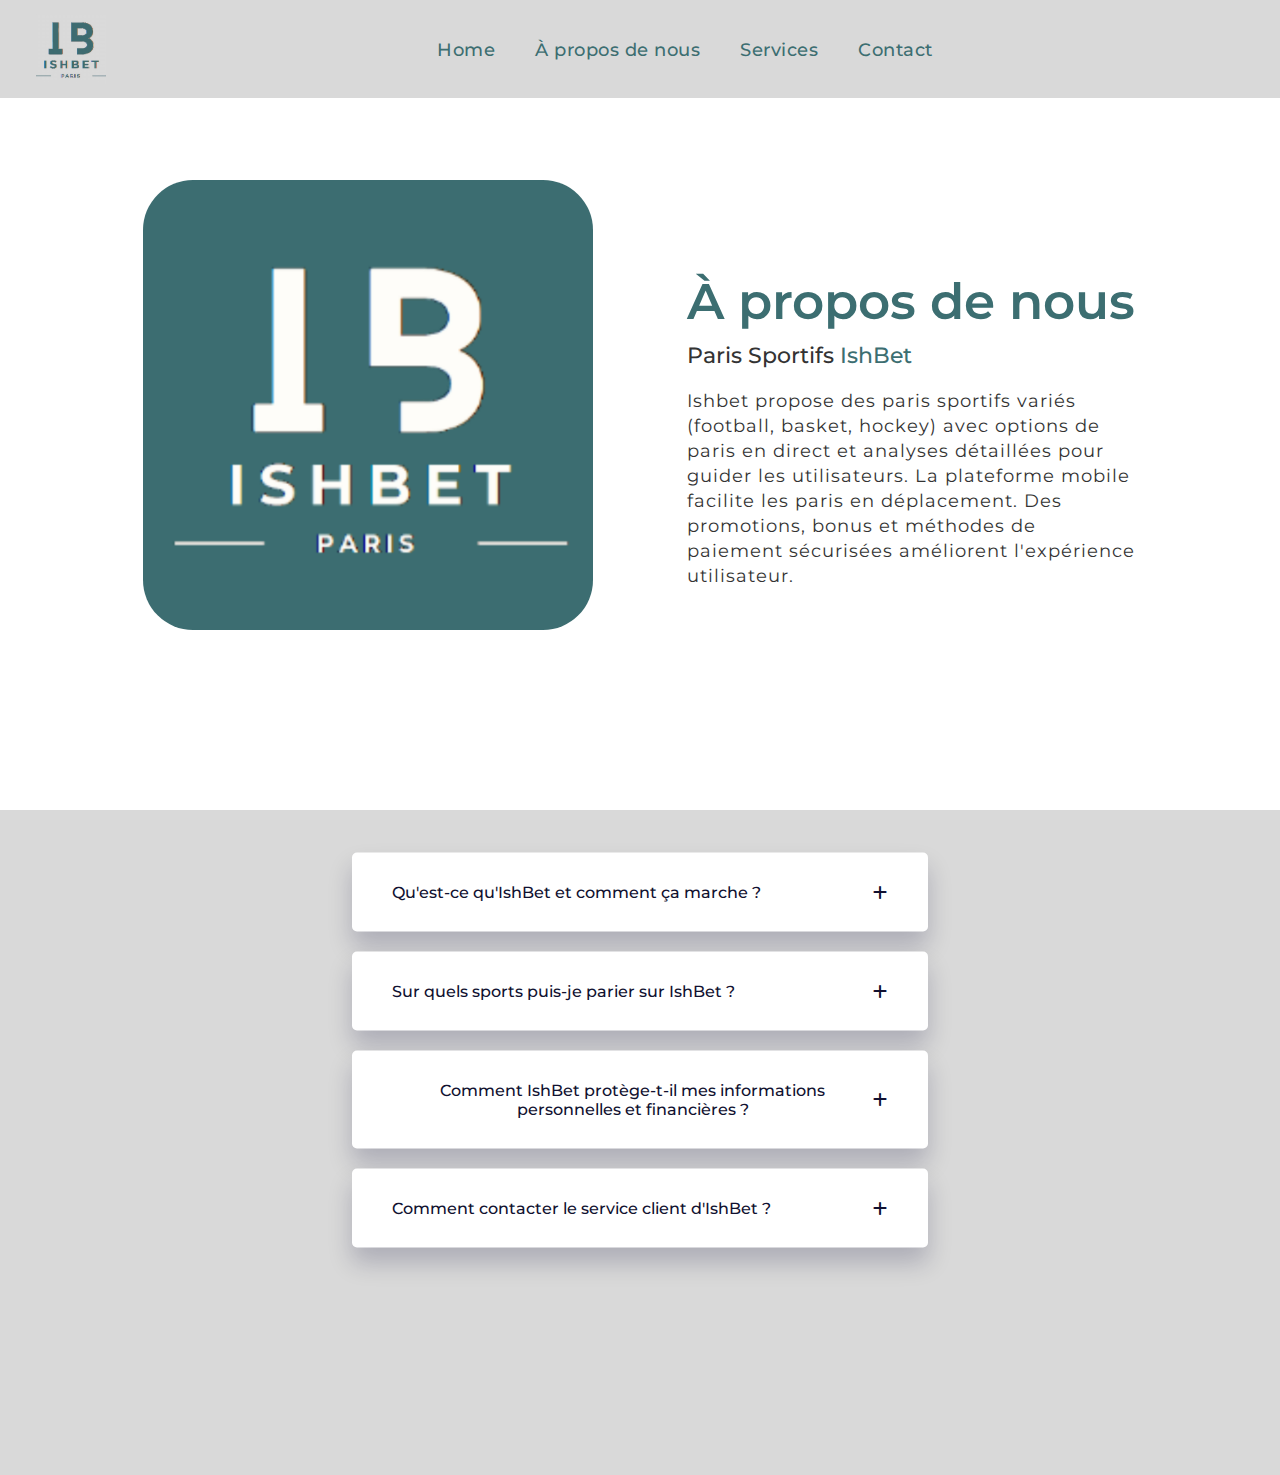
==== commit 83fbd853: "fsdf" ====
--- a/HTML/about-us.html
+++ b/HTML/about-us.html
@@ -18,7 +18,7 @@
 
   <link rel="icon" type="image/png" sizes="16x16" href="img/Logo-Ishbet.jpg" />
 
-  <link rel="stylesheet" href="../CSS/pfe.css" />
+  <link rel="stylesheet" href="../CSS/style.css" />
 
   <link
     rel="stylesheet"
@@ -42,21 +42,8 @@
     href="https://cdnjs.cloudflare.com/ajax/libs/font-awesome/6.3.0/css/all.min.css"
   />
 
-  <script src="/JS/slider.js" defer></script>
-
   <script src="/JS/script.js" defer></script>
-
-  <script src="/JS/hamburger.js" defer></script>
-
-  <script src="/JS/main.js" defer></script>
-
   <script src="/JS/login.js" defer></script>
-
-  <script src="/JS/toast.js" defer></script>
-
-  <script src="/JS/vignettes.js" defer></script>
-
-  <script src="/JS/scroll-vers-le-haut.js" defer></script>
 </head>
 <html>
   <body>
@@ -79,12 +66,12 @@
 
     <section class="about-us">
       <div class="about">
-        <img src="../IMAGES/Ishbet-Logo-Vert.jpg" class="pic" />
+        <img src="../IMAGES/Logo-Ishbet.jpg" class="pic" />
 
         <div class="text">
           <h2>À propos de nous</h2>
 
-          <h5>Élève & <span>Développeur</span></h5>
+          <h5>Paris Sportifs <span>IshBet</span></h5>
 
           <p>
             Ishbet propose des paris sportifs variés (football, basket, hockey)
@@ -161,7 +148,5 @@
         </div>
       </div>
     </section>
-
-    <script src="js/vignettes.js" defer></script>
   </body>
 </html>
--- a/CSS/style.css
+++ b/CSS/style.css
@@ -0,0 +1,1316 @@
+@import url("https://fonts.googleapis.com/css2?family=Montserrat:wght@300;400;500;600;700;800&display=swap");
+* {
+  margin: 0;
+  padding: 0;
+  box-sizing: border-box;
+  list-style: none;
+  text-decoration: none;
+  font-family: "Montserrat", sans-serif;
+  scroll-behavior: smooth;
+}
+/*
+#3c6e71
+#353535
+#ffffff
+#d9d9d9
+#284b63
+*/
+:root {
+  --bg-color: #d9d9d9;
+  --text-color: #3c6e71;
+  --main-color: #d9d9d9;
+}
+
+body {
+  overflow-x: hidden;
+  min-height: 100vh;
+  background: var(--bg-color);
+  color: var(--text-color);
+  scroll-behavior: smooth;
+}
+.img-logo {
+  width: 70px;
+}
+
+header {
+  position: fixed;
+  width: 100%;
+  top: 0;
+  right: 0;
+  z-index: 1000;
+  display: flex;
+  align-items: center;
+  justify-content: space-between;
+  padding: 28px 12%;
+  transition: all 0.5s ease;
+  background-color: var(--main-color);
+}
+
+.logo {
+  display: flex;
+  align-items: center;
+}
+
+.logo i {
+  color: var(--main-color);
+  font-size: 28px;
+  margin-right: 3px;
+}
+
+.logo span {
+  color: var(--text-color);
+  font-size: 1.7rem;
+  font-weight: 600;
+}
+
+.navbar {
+  display: flex;
+}
+
+.navbar a {
+  color: var(--text-color);
+  font-size: 1.1rem;
+  font-weight: 500;
+  padding: 5px 0;
+  margin: 0px 30px;
+  transition: all 0.5s ease;
+}
+
+.navbar a:hover {
+  color: white;
+}
+
+a {
+  position: relative;
+  text-decoration: none;
+  color: #d9d9d9;
+  font-size: 18px;
+  letter-spacing: 0.5px;
+  padding: 0 10px;
+}
+a:after {
+  content: "";
+  position: absolute;
+  background-color: #fff;
+  height: 3px;
+  width: 0;
+  left: 0;
+  bottom: -6px;
+  transition: 0.3s;
+}
+
+a:hover:after {
+  width: 100%;
+}
+
+.navbar a .active {
+  color: var(--main-color);
+}
+
+.main {
+  display: flex;
+  align-items: center;
+}
+.main a {
+  margin-right: 25px;
+  margin-left: 10px;
+  color: var(--text-color);
+  font-size: 1.1rem;
+  font-weight: 500;
+  transition: all 0.5s ease;
+}
+
+.user {
+  display: flex;
+  align-items: center;
+}
+.user i {
+  color: var(--main-color);
+  font-size: 28px;
+  margin-right: 7px;
+}
+
+.main a:hover {
+  color: #3c6e71;
+}
+.menu-icon {
+  display: none;
+  color: var(--text-color);
+  cursor: pointer;
+  font-size: 35px;
+  margin-left: 5px;
+}
+
+@media (max-width: 1280px) {
+  header {
+    padding: 14px 2%;
+    transition: 0.2s;
+  }
+  .navbar a {
+    padding: 5px 0;
+    margin: 0px 20px;
+  }
+}
+
+@media (max-width: 1090px) {
+  .menu-icon {
+    display: block;
+  }
+  .navbar {
+    position: absolute;
+    top: 100%;
+    right: -100%;
+    width: 270px;
+    height: 29vh;
+    background: var(--main-color);
+    display: flex;
+    flex-direction: column;
+    justify-content: flex-start;
+    border-radius: 10px;
+    transition: all 0.5s ease;
+  }
+  .navbar a {
+    display: block;
+    margin: 12px 0;
+    padding: 0px 25px;
+    transition: all 0.5s ease;
+  }
+  .navbar a:hover {
+    color: var(--text-color);
+    transform: translateY(5px);
+  }
+
+  .navbar a.active {
+    color: var(--text-color);
+  }
+  .navbar.open {
+    right: 2%;
+  }
+}
+
+.button {
+  padding: 6px 24px;
+  border: 2px solid #3c6e71;
+  background: transparent;
+  border-radius: 6px;
+  cursor: pointer;
+  margin-right: 10px;
+  transition: all 0.5s ease;
+  background-color: #fff;
+}
+
+.button,
+h2 {
+  color: #3c6e71;
+  font-size: 16px;
+}
+
+.button:hover {
+  background-color: #3c6e71;
+  color: white;
+}
+
+.button:active {
+  transform: scale(0.98);
+}
+
+/* Home */
+
+.home .entete-img {
+  /*l'image de l'en tete*/
+  width: 100%;
+  background-image: url(../IMAGES/mou.jpg);
+  background-size: cover;
+  background-position: center;
+  display: flex;
+  flex-direction: column;
+  align-items: center;
+  justify-content: center;
+  color: var(--main-color);
+  margin-top: 70px;
+  position: relative;
+  height: 100vh;
+}
+
+.entete-img p {
+  /*taille du texte haut dessus et en dessous du titre de l'en tete*/
+  font-size: 40px;
+  text-align: center;
+}
+
+.entete-img h1 {
+  /*taille  texte titre de l'en tete*/
+  font-size: 90px;
+}
+.home::before {
+  content: "";
+  position: absolute;
+  height: 100%;
+  width: 100%;
+  background-color: rgba(0, 0, 0, 0.6);
+  z-index: 100;
+  opacity: 0;
+  pointer-events: none;
+  transition: all 0.5s ease-out;
+}
+.home.show::before {
+  opacity: 1;
+  pointer-events: auto;
+}
+/* From */
+.form_container {
+  position: fixed;
+  max-width: 380px;
+  width: 100%;
+  top: 50%;
+  left: 50%;
+  transform: translate(-50%, -50%) scale(1.2);
+  z-index: 101;
+  background: white;
+  padding: 25px;
+  border-radius: 12px;
+  box-shadow: rgba(0, 0, 0, 0.1);
+  opacity: 0;
+  pointer-events: none;
+  transition: all 0.4s ease-out;
+}
+.home.show .form_container {
+  opacity: 1;
+  pointer-events: auto;
+  transform: translate(-50%, -50%) scale(1);
+}
+.signup_form {
+  display: none;
+}
+.form_container.active .signup_form {
+  display: block;
+}
+.form_container.active .login_form {
+  display: none;
+}
+.form_close {
+  position: absolute;
+  top: 10px;
+  right: 20px;
+  color: var(--text-color);
+  font-size: 22px;
+  opacity: 0.7;
+  cursor: pointer;
+}
+.form_container h2 {
+  font-size: 22px;
+  color: var(--text-color);
+  text-align: center;
+}
+.input_box {
+  position: relative;
+  margin-top: 30px;
+  width: 100%;
+  height: 30px;
+}
+.input_box input {
+  height: 100%;
+  width: 100%;
+  border: none;
+  outline: none;
+  padding: 0 30px;
+  color: var(--text-color);
+  transition: all 0.2s ease;
+  border-bottom: 1.5px solid var(--text-color);
+}
+.input_box input:focus {
+  border-color: var(--text-color);
+}
+.input_box i {
+  position: absolute;
+  top: 50%;
+  transform: translateY(-50%);
+  font-size: 20px;
+  color: var(--text-color);
+}
+.input_box i.email,
+.input_box i.password {
+  left: 0;
+}
+.uil-user {
+  left: 0;
+}
+
+.input_box input:focus ~ i.email,
+.input_box input:focus ~ i.password {
+  color: var(--text-color);
+}
+.input_box i.pw_hide {
+  right: 0;
+  font-size: 18px;
+  cursor: pointer;
+}
+.option_field {
+  margin-top: 14px;
+  display: flex;
+  align-items: center;
+  justify-content: space-between;
+}
+.form_container a {
+  color: var(--text-color);
+  font-size: 12px;
+}
+.form_container a:hover {
+  text-decoration: underline;
+}
+.form_container .button {
+  margin-top: 30px;
+  width: 100%;
+  padding: 10px 0;
+  border-radius: 10px;
+}
+.login_signup {
+  font-size: 12px;
+  text-align: center;
+  margin-top: 15px;
+}
+
+h2 {
+  margin-top: 50px;
+  margin-bottom: 25px;
+  font-size: 45px;
+}
+
+.container {
+  margin-top: 20px;
+  display: flex;
+  justify-content: space-between;
+  align-items: center;
+  padding: 5px;
+  flex-wrap: wrap;
+  margin: auto;
+}
+
+.featured-events {
+  margin: auto;
+  text-align: center;
+  padding: 20px;
+  transition: 0.2s ease-in-out;
+}
+
+.featured-events-container {
+  display: flex;
+  justify-content: space-between;
+  flex-wrap: wrap;
+  margin: auto;
+  margin-top: 50px;
+  margin-bottom: 50px;
+  width: 100%;
+  padding: 20px;
+}
+
+.event {
+  width: 30%;
+  text-align: center;
+  padding: 20px;
+  background-color: #fff;
+  box-shadow: 0px 0px 5px 0px rgba(0, 0, 0, 0.75);
+  transition: 0.2s ease-in-out;
+}
+
+.event:hover {
+  transform: scale(1.08);
+}
+
+.event img {
+  width: 100%;
+  height: auto;
+  margin-bottom: 10px;
+}
+
+.event h3 {
+  color: #3c6e71;
+  margin-bottom: 10px;
+}
+
+.event p {
+  color: darkgray;
+}
+
+.upcoming-events {
+  width: 80%;
+  margin: auto;
+  text-align: center;
+  padding: 20px;
+  transition: 0.2s ease-in-out;
+}
+
+.upcoming-events-container {
+  display: flex;
+  justify-content: space-between;
+}
+
+.date {
+  color: #3c6e71;
+}
+
+.event-category {
+  width: 30%;
+  margin-bottom: 40px;
+  background-color: #fff;
+  box-shadow: 0px 0px 5px 0px rgba(0, 0, 0, 0.75);
+  padding: 20px;
+}
+
+.event-category h3 {
+  text-align: center;
+  margin-bottom: 20px;
+  color: #3c6e71;
+}
+
+.event-category ul {
+  list-style: none;
+  padding: 0;
+  color: #999;
+}
+
+.betting-form {
+  margin: auto;
+  align-items: center;
+  text-align: center;
+  padding: 20px;
+  background-color: #fff;
+  box-shadow: 0px 0px 15px 0px rgba(0, 0, 0, 0.75);
+  margin-bottom: 50px;
+}
+
+.betting-form h2 {
+  color: #3c6e71;
+  margin-bottom: 20px;
+}
+
+.form-container {
+  text-align: left;
+  margin: auto;
+  width: 80%;
+  padding: 20px;
+  color: #3c6e71;
+}
+
+.form-control {
+  width: 80%;
+  padding: 12px 20px;
+  margin: 8px 0;
+  box-sizing: border-box;
+  border: none;
+  border-bottom: 1px solid #3c6e71;
+  transition: 0.2s ease-in-out;
+}
+
+.form-control:focus {
+  border-bottom: 2px solid #3c6e71;
+}
+
+.btn {
+  margin-left: 20px;
+  padding: 10px 20px;
+  border: none;
+  background-color: #fff;
+  color: #3c6e71;
+  cursor: pointer;
+  transition: 0.2s ease-in-out;
+}
+
+.btn:hover {
+  background-color: #3c6e71;
+  color: #3c6e71;
+}
+
+.btn-primary {
+  width: 70%;
+  padding: 14px 20px;
+  margin: 8px 0;
+  box-sizing: border-box;
+  border: none;
+  background-color: #3c6e71;
+  color: #fff;
+  cursor: pointer;
+  transition: 0.2s ease-in-out;
+}
+
+.btn-primary:hover {
+  background-color: #d9d9d9;
+  color: #3c6e71;
+}
+
+#snackbar {
+  visibility: hidden;
+  min-width: 250px;
+  margin-left: -125px;
+  background-color: #3c6e71;
+  color: #fff;
+  text-align: center;
+  border-radius: 2px;
+  padding: 16px;
+  position: fixed;
+  z-index: 1;
+  left: 50%;
+  right: 50%;
+  bottom: 30px;
+  font-size: 17px;
+}
+
+#snackbar.show {
+  visibility: visible;
+  -webkit-animation: fadein 0.5s, fadeout 0.5s 2.5s;
+  animation: fadein 0.5s, fadeout 0.5s 2.5s;
+}
+
+@-webkit-keyframes fadein {
+  from {
+    bottom: 0;
+    opacity: 0;
+  }
+  to {
+    bottom: 30px;
+    opacity: 1;
+  }
+}
+
+@keyframes fadein {
+  from {
+    bottom: 0;
+    opacity: 0;
+  }
+  to {
+    bottom: 30px;
+    opacity: 1;
+  }
+}
+
+@-webkit-keyframes fadeout {
+  from {
+    bottom: 30px;
+    opacity: 1;
+  }
+  to {
+    bottom: 0;
+    opacity: 0;
+  }
+}
+
+@keyframes fadeout {
+  from {
+    bottom: 30px;
+    opacity: 1;
+  }
+  to {
+    bottom: 0;
+    opacity: 0;
+  }
+}
+
+/* Video de présentation */
+.video {
+  margin-top: 30px;
+  margin: auto;
+  width: 70%;
+  margin-bottom: 30px;
+}
+.video iframe {
+  width: 100%;
+  border: none;
+  border-radius: 10px;
+  width: 100%;
+  height: 500px;
+}
+/* Fin de la vidéo de présentation */
+.wrapper {
+  max-width: 1400px;
+  width: 100%;
+  position: relative;
+  margin: auto;
+  margin-top: 20px;
+}
+
+.wrapper i {
+  top: 50%;
+  height: 50px;
+  width: 50px;
+  cursor: pointer;
+  font-size: 1.25rem;
+  position: absolute;
+  text-align: center;
+  line-height: 50px;
+  background: #fff;
+  border-radius: 50%;
+  box-shadow: 0 3px 6px rgba(0, 0, 0, 0.23);
+  transform: translateY(-50%);
+  transition: 0.1s ease-in-out;
+}
+.wrapper i:active {
+  transform: translateY(-50%) scale(0.85);
+}
+.wrapper i:first-child {
+  left: -22px;
+}
+.wrapper i:last-child {
+  right: -22px;
+}
+.wrapper .carousel {
+  display: grid;
+  grid-auto-flow: column;
+  grid-auto-columns: calc((100% / 3) - 12px);
+  overflow-x: auto;
+  scroll-snap-type: x mandatory;
+  gap: 20px;
+  border-radius: 8px;
+  scroll-behavior: smooth;
+  scrollbar-width: none;
+}
+
+.carousel::-webkit-scrollbar {
+  display: none;
+}
+.carousel.no-transition {
+  scroll-behavior: auto;
+}
+.carousel.dragging {
+  scroll-snap-type: none;
+  scroll-behavior: auto;
+}
+.carousel.dragging .card {
+  cursor: grab;
+  user-select: none;
+}
+.carousel :where(.card, .img) {
+  display: flex;
+  justify-content: center;
+  align-items: center;
+}
+.carousel .card {
+  scroll-snap-align: start;
+  height: 342px;
+  list-style: none;
+  background: #fff;
+  cursor: pointer;
+  padding-bottom: 20px;
+  flex-direction: column;
+  border-radius: 8px;
+}
+.carousel .card .img {
+  background: #3c6e71;
+  height: 148px;
+  width: 148px;
+  border-radius: 100%;
+}
+.card .img img {
+  width: 140px;
+  height: 140px;
+  border-radius: 50%;
+  object-fit: scale-down;
+  border: 4px solid #fff;
+}
+.carousel .card h3 a {
+  font-size: 1.2rem;
+  margin: 30px 0 5px;
+  color: #3c6e71;
+  font-weight: bold;
+}
+.carousel .card span {
+  color: #3c6e71;
+  font-size: 1.31rem;
+}
+
+@media screen and (max-width: 900px) {
+  .wrapper .carousel {
+    grid-auto-columns: calc((100% / 2) - 9px);
+  }
+}
+
+@media screen and (max-width: 600px) {
+  .wrapper .carousel {
+    grid-auto-columns: 100%;
+  }
+}
+
+.emballage {
+  max-width: 1700px;
+  margin: auto;
+  padding: 0 20px;
+  display: flex;
+  flex-wrap: wrap;
+  align-items: center;
+  justify-content: space-between;
+  margin-bottom: 50px;
+  margin-top: 20px;
+}
+.emballage .boite {
+  background: #fff;
+  width: calc(33% - 10px);
+  padding: 25px;
+  border-radius: 3px;
+  box-shadow: 0px 4px 8px rgba(0, 0, 0, 0.15);
+}
+.emballage .boite i.quote {
+  font-size: 20px;
+  color: #3c6e71;
+}
+.emballage .boite .content {
+  display: flex;
+  flex-wrap: wrap;
+  align-items: center;
+  justify-content: space-between;
+  padding-top: 10px;
+}
+.boite .info .name {
+  font-weight: 600;
+  font-size: 17px;
+}
+.boite .info .job {
+  font-size: 16px;
+  font-weight: 500;
+  color: #3c6e71;
+}
+.boite .info .stars {
+  margin-top: 2px;
+}
+.boite .info .stars i {
+  color: #3c6e71;
+}
+.boite .content .image {
+  height: 75px;
+  width: 75px;
+  padding: 3px;
+  background: #3c6e71;
+  border-radius: 50%;
+}
+.content .image img {
+  height: 100%;
+  width: 100%;
+  object-fit: cover;
+  border-radius: 50%;
+  border: 2px solid #fff;
+}
+.boite:hover .content .image img {
+  border-color: #fff;
+}
+
+@media (max-width: 1045px) {
+  .emballage .boite {
+    width: calc(50% - 10px);
+    margin: 10px 0;
+  }
+}
+@media (max-width: 702px) {
+  .emballage .boite {
+    width: 100%;
+  }
+}
+
+footer {
+  width: 100%;
+  position: static;
+  background: #3c6e71;
+}
+footer .contenu {
+  max-width: 1200px;
+  margin: auto;
+  padding: 20px;
+  display: flex;
+  flex-wrap: wrap;
+  justify-content: space-between;
+}
+footer .contenu p,
+a {
+  color: var(--main-color);
+}
+footer .contenu .box {
+  width: 33%;
+  transition: all 0.4s ease;
+}
+footer .contenu .topic {
+  font-size: 20px;
+  font-weight: 600;
+  color: var(--main-color);
+  margin-bottom: 7px;
+  text-decoration: underline solid;
+}
+footer .contenu p {
+  text-align: justify;
+}
+footer .contenu .lower .topic {
+  margin: 24px 0 5px 0;
+}
+footer .contenu .lower i {
+  padding-right: 16px;
+}
+footer .contenu .middle {
+  padding-left: 80px;
+}
+footer .contenu .middle a {
+  line-height: 32px;
+}
+footer .contenu .right input[type="text"] {
+  height: 45px;
+  width: 100%;
+  outline: none;
+  color: var(--text-color);
+  background: #fff;
+  border-radius: 5px;
+  padding-left: 10px;
+  font-size: 17px;
+  border: 2px solid #353535;
+}
+footer .contenu .right input[type="submit"] {
+  height: 42px;
+  width: 100%;
+  font-size: 18px;
+  color: var(--text-color);
+  background: white;
+  outline: none;
+  border-radius: 5px;
+  letter-spacing: 1px;
+  cursor: pointer;
+  margin-top: 12px;
+  border: 2px solid #fff;
+  transition: all 0.3s ease-in-out;
+}
+.contenu .right input[type="submit"]:hover {
+  background: none;
+  color: white;
+}
+footer .contenu .media-icons a {
+  font-size: 16px;
+  height: 45px;
+  width: 45px;
+  display: inline-block;
+  text-align: center;
+  line-height: 43px;
+  border-radius: 5px;
+  border: 2px solid var(--main-color);
+  margin: 30px 5px 0 0;
+  transition: all 0.3s ease;
+}
+.contenu .media-icons a:hover {
+  border-color: #fff;
+}
+footer .bottom {
+  width: 100%;
+  text-align: right;
+  color: #d9d9d9;
+  padding: 0 40px 5px 0;
+}
+footer .bottom a {
+  color: var(--bg-color);
+}
+footer a {
+  transition: all 0.3s ease;
+}
+footer a:hover {
+  color: white;
+}
+@media (max-width: 1100px) {
+  footer .contenu .middle {
+    padding-left: 50px;
+  }
+}
+@media (max-width: 950px) {
+  footer .contenu .box {
+    width: 50%;
+  }
+  .contenu .right {
+    margin-top: 40px;
+  }
+}
+@media (max-width: 560px) {
+  footer {
+    position: relative;
+  }
+  footer .contenu .box {
+    width: 100%;
+    margin-top: 30px;
+  }
+  footer .contenu .middle {
+    padding-left: 0;
+  }
+}
+
+::-webkit-scrollbar {
+  width: 15px;
+}
+
+::-webkit-scrollbar-thumb {
+  background-color: #3c6e71;
+}
+
+#progress {
+  position: fixed;
+  bottom: 30px;
+  right: 15px;
+  height: 60px;
+  width: 60px;
+  display: none;
+  place-items: center;
+  border-radius: 80%;
+  box-shadow: 0 0 10px rgba(0, 0, 0, 0.2);
+  cursor: pointer;
+  color: #3c6e71;
+  background-color: #3c6e71;
+}
+#progress-value {
+  display: block;
+  height: calc(100% - 15px);
+  width: calc(100% - 15px);
+  background-color: #d9d9d9;
+  border-radius: 50%;
+  display: grid;
+  place-items: center;
+  font-size: 35px;
+  color: #3c6e71;
+}
+
+#progress-value:hover {
+  background-color: #3c6e71;
+  color: #d9d9d9;
+  cursor: pointer;
+  text-decoration: none;
+  transform: scale(1.08);
+}
+
+.contact {
+  height: 100vh;
+  width: 100%;
+  display: flex;
+  align-items: center;
+  justify-content: center;
+  background: var(--bg-color);
+  position: relative;
+}
+.contact::before {
+  content: "";
+  position: absolute;
+  height: 100%;
+  width: 100%;
+  left: 0;
+  top: 0;
+  background: var(--text-color);
+  clip-path: polygon(86% 0, 100% 0, 100% 100%, 60% 100%);
+}
+.container-contact {
+  z-index: 12;
+  max-width: 1050px;
+  width: 100%;
+  background: #fff;
+  border-radius: 12px;
+  margin: 0 20px;
+  box-shadow: 0 5px 10px rgba(0, 0, 0, 0.15);
+}
+.container-contact .content-contact {
+  display: flex;
+  align-items: center;
+  justify-content: space-between;
+  padding: 25px 20px;
+}
+.content-contact .image-box-contact {
+  max-width: 55%;
+}
+.content-contact .image-box-contact img {
+  width: 100%;
+}
+.content-contact .topic-contact {
+  font-size: 22px;
+  font-weight: 500;
+  color: var(--text-color);
+}
+.content-contact form {
+  width: 40%;
+  margin-right: 30px;
+}
+.content-contact .input-box-contact {
+  height: 50px;
+  width: 100%;
+  margin: 16px 0;
+  position: relative;
+}
+.content-contact .input-box-contact input {
+  position: absolute;
+  height: 100%;
+  width: 100%;
+  border-radius: 6px;
+  font-size: 16px;
+  outline: none;
+  padding: 0 16px;
+  background: var(--bg-color);
+  border: 2px solid transparent;
+  transition: all 0.3s ease;
+}
+.content-contact .input-box-contact input:focus,
+.content-contact .input-box-contact input:valid {
+  border-color: var(--text-color);
+  background-color: white;
+}
+.content-contact .input-box-contact label {
+  position: absolute;
+  left: 18px;
+  top: 50%;
+  color: #3c6e71;
+  font-size: 15px;
+  pointer-events: none;
+  transform: translateY(-50%);
+  transition: all 0.3s ease;
+}
+.content-contact .input-box-contact input:focus ~ label,
+.content-contact .input-box-contact input:valid ~ label {
+  top: 0;
+  left: 12px;
+  display: 14px;
+  color: var(--text-color);
+  background: #fff;
+}
+.content-contact .message-box-contact {
+  min-height: 100px;
+  position: relative;
+}
+.content-contact .message-box-contact textarea {
+  position: absolute;
+  height: 100%;
+  width: 100%;
+  resize: none;
+  background: var(--bg-color);
+  border: 2px solid transparent;
+  border-radius: 6px;
+  outline: none;
+  padding: 5px 16px;
+  transition: all 0.3s ease;
+}
+.content-contact .message-box-contact textarea:focus {
+  border-color: var(--text-color);
+  background-color: #fff;
+}
+.content-contact .message-box-contact label {
+  position: absolute;
+  font-size: 16px;
+  color: #3c6e71;
+  left: 18px;
+  top: 6px;
+  pointer-events: none;
+  transition: all 0.3s ease;
+}
+.content-contact .message-box-contact textarea:focus ~ label {
+  left: 12px;
+  top: -10px;
+  color: var(--text-color);
+  font-size: 14px;
+  background: #fff;
+}
+.content-contact .input-box-contact input[type="submit"] {
+  color: #fff;
+  background: var(--text-color);
+  padding-left: 0;
+  font-size: 18px;
+  font-weight: 500;
+  cursor: pointer;
+  letter-spacing: 1px;
+  transition: all 0.3s ease;
+}
+.content-contact .input-box-contact input[type="submit"]:hover {
+  background-color: white;
+  color: var(--text-color);
+}
+@media (max-width: 1000px) {
+  .content-contact .image-box-contact {
+    max-width: 70%;
+  }
+  .content-contact {
+    padding: 10px 0;
+  }
+}
+@media (max-width: 900px) {
+  .content-contact .image-box-contact {
+    display: none;
+  }
+  .content-contact form {
+    width: 100%;
+    margin-left: 30px;
+  }
+}
+
+.services {
+  padding-top: 30px;
+  height: 100%;
+  width: 100%;
+  text-align: center;
+  background: #d9d9d9;
+}
+.bande {
+  display: grid;
+  margin: 120px 90px auto;
+  grid-gap: 20px;
+  grid-template-columns: repeat(auto-fit, minmax(350px, 1fr));
+}
+@media (max-width: 700px) {
+  .bande {
+    margin: 100px auto;
+  }
+}
+.bande .coffre {
+  width: 400px;
+  margin: 0 auto;
+  position: relative;
+  perspective: 1000px;
+}
+.bande .coffre .front-face {
+  background: #fff;
+  height: 400px;
+  width: 100%;
+  border-radius: 50px;
+  display: flex;
+  flex-direction: column;
+  justify-content: center;
+  box-shadow: 0px 5px 20px 0px rgba(0, 81, 250, 0.1);
+  transition: all 0.5s ease;
+}
+.coffre .front-face .icon {
+  height: 80px;
+}
+.coffre .front-face .icon i {
+  font-size: 65px;
+}
+.coffre .back-face span {
+  color: #fff;
+}
+.coffre .front-face span,
+.coffre .back-face span {
+  font-size: 22px;
+  font-weight: 600;
+  text-transform: uppercase;
+}
+.coffre .front-face .icon i,
+.coffre .front-face span {
+  background: linear-gradient(-135deg, #3c6e71, #d9d9d9);
+  -webkit-background-clip: text;
+  background-clip: text;
+  -webkit-text-fill-color: transparent;
+}
+.coffre .back-face {
+  position: absolute;
+  top: 0;
+  left: 0;
+  z-index: 1;
+  height: 400px;
+  border-radius: 50px;
+  width: 100%;
+  padding: 30px;
+  color: #fff;
+  opacity: 0;
+  transform-style: preserve-3d;
+  backface-visibility: hidden;
+  background: linear-gradient(-135deg, #3c6e71, #d9d9d9);
+  transform: translateY(110px) rotateX(-90deg);
+  box-shadow: 0px 5px 20px 0px rgba(0, 81, 250, 0.1);
+  transition: all 0.5s ease;
+}
+.coffre .back-face p {
+  margin-top: 10px;
+  text-align: justify;
+}
+.coffre:hover .back-face {
+  opacity: 1;
+  transform: rotateX(0deg);
+}
+.coffre:hover .front-face {
+  opacity: 0;
+  transform: translateY(-110px) rotateX(90deg);
+}
+.avertissement {
+  margin-top: 50px;
+  text-align: justify;
+  font-size: smaller;
+  margin-right: 100px;
+  margin-left: 100px;
+}
+
+.about-us {
+  display: flex;
+  align-items: center;
+  height: 90vh;
+  width: 100%;
+  background: #fff;
+}
+.pic {
+  display: flex;
+  height: auto;
+  width: 450px;
+  border-radius: 50px;
+}
+.about {
+  width: 1130px;
+  max-width: 85%;
+  margin: 0 auto;
+  display: flex;
+  align-items: center;
+  justify-content: space-around;
+}
+.text {
+  width: 450px;
+}
+.text h2 {
+  color: #3c6e71;
+  font-size: 50px;
+  font-weight: 600;
+  margin-bottom: 10px;
+}
+.text h5 {
+  color: #333;
+  font-size: 22px;
+  font-weight: 500;
+  margin-bottom: 20px;
+}
+span {
+  color: #3c6e71;
+}
+.text p {
+  color: #333;
+  font-size: 18px;
+  line-height: 25px;
+  letter-spacing: 1px;
+}
+.vignettes {
+  background-color: var(--bg-color);
+  box-sizing: border-box;
+  display: flex;
+}
+.recipient {
+  margin-top: 250px;
+  width: 45%;
+  min-width: 500px;
+  position: relative;
+  transform: translate(-50%, -50%);
+  margin-left: 50%;
+}
+.papier {
+  background-color: #fff;
+  margin-bottom: 20px;
+  padding: 15px 40px;
+  border-radius: 5px;
+  box-shadow: 0 15px 25px rgba(0, 0, 50, 0.2);
+}
+.toggle {
+  width: 100%;
+  background-color: transparent;
+  display: flex;
+  align-items: center;
+  justify-content: space-between;
+  font-size: 16px;
+  color: #111130;
+  font-weight: 500;
+  border: none;
+  outline: none;
+  cursor: pointer;
+  padding: 15px 0;
+}
+.teneur {
+  position: relative;
+  font-size: 14px;
+  text-align: justify;
+  line-height: 30px;
+  height: 0;
+  overflow: hidden;
+  transition: all 1s;
+}
